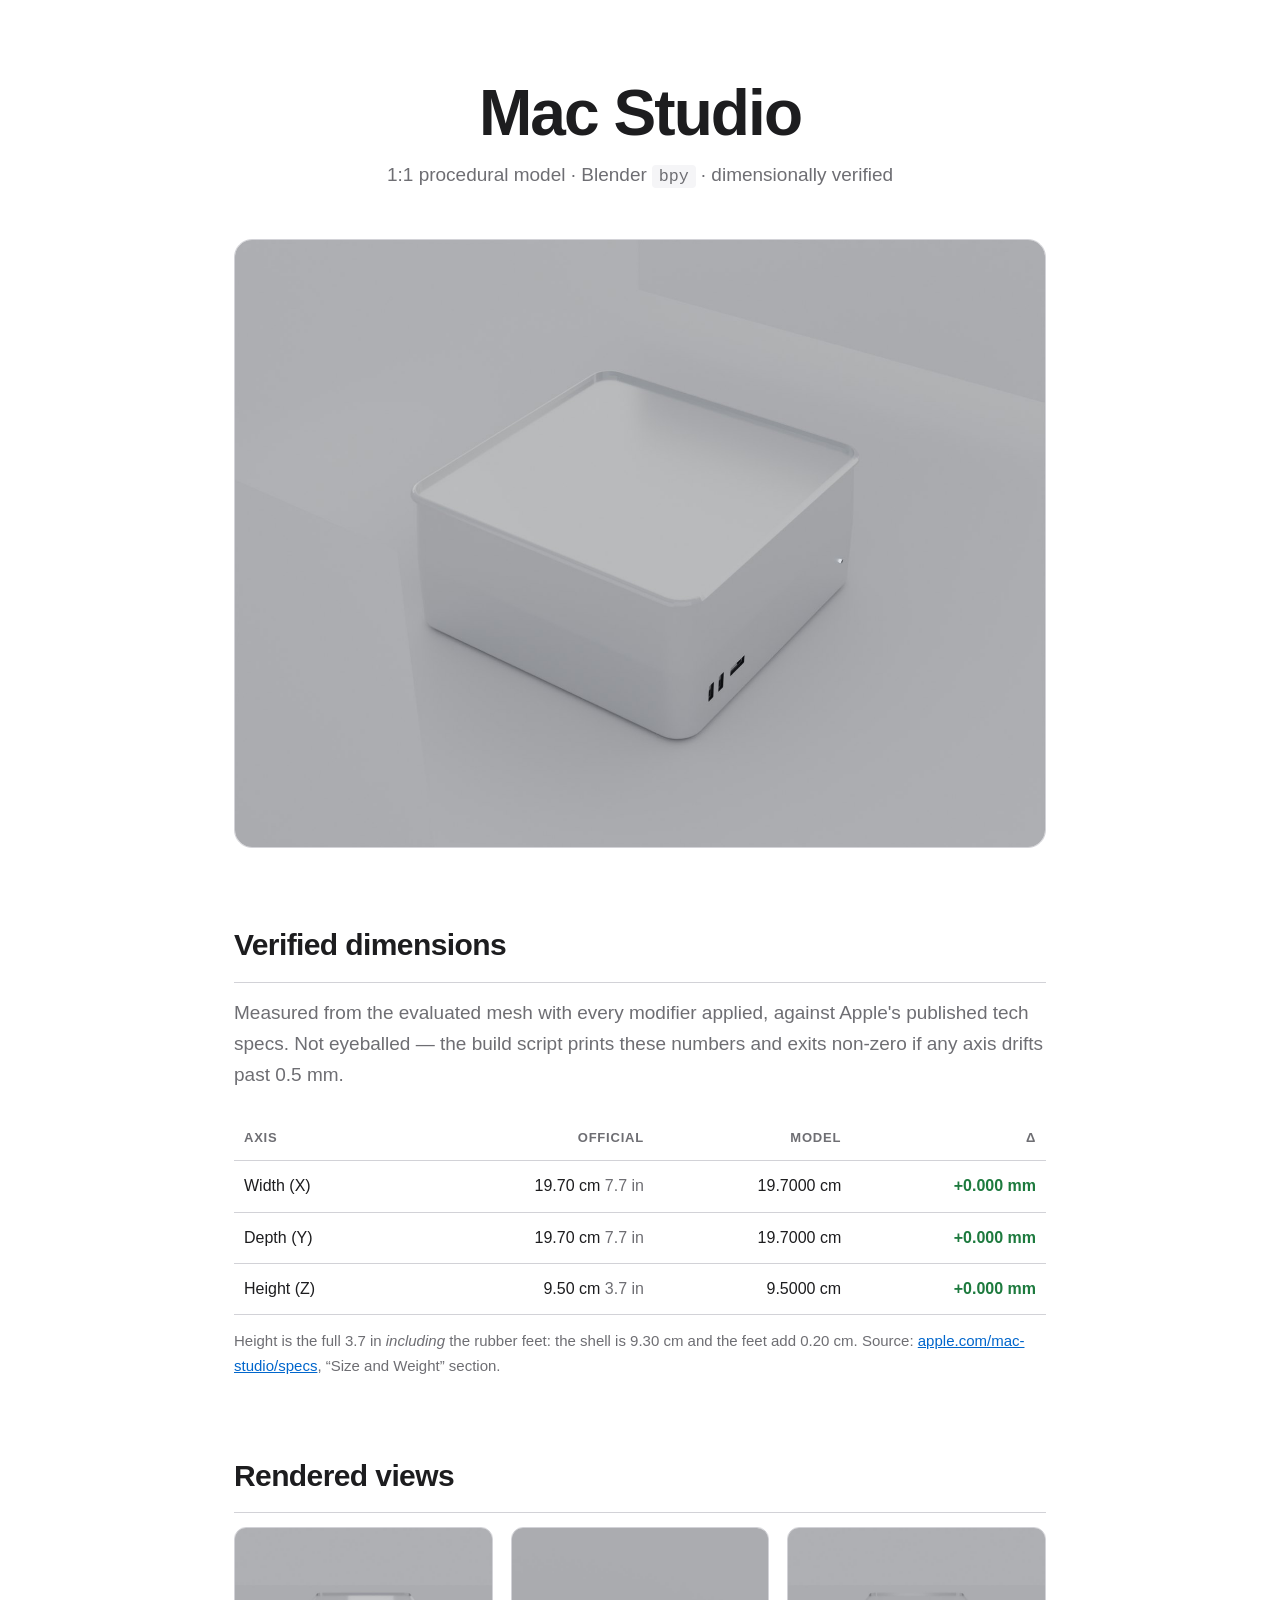
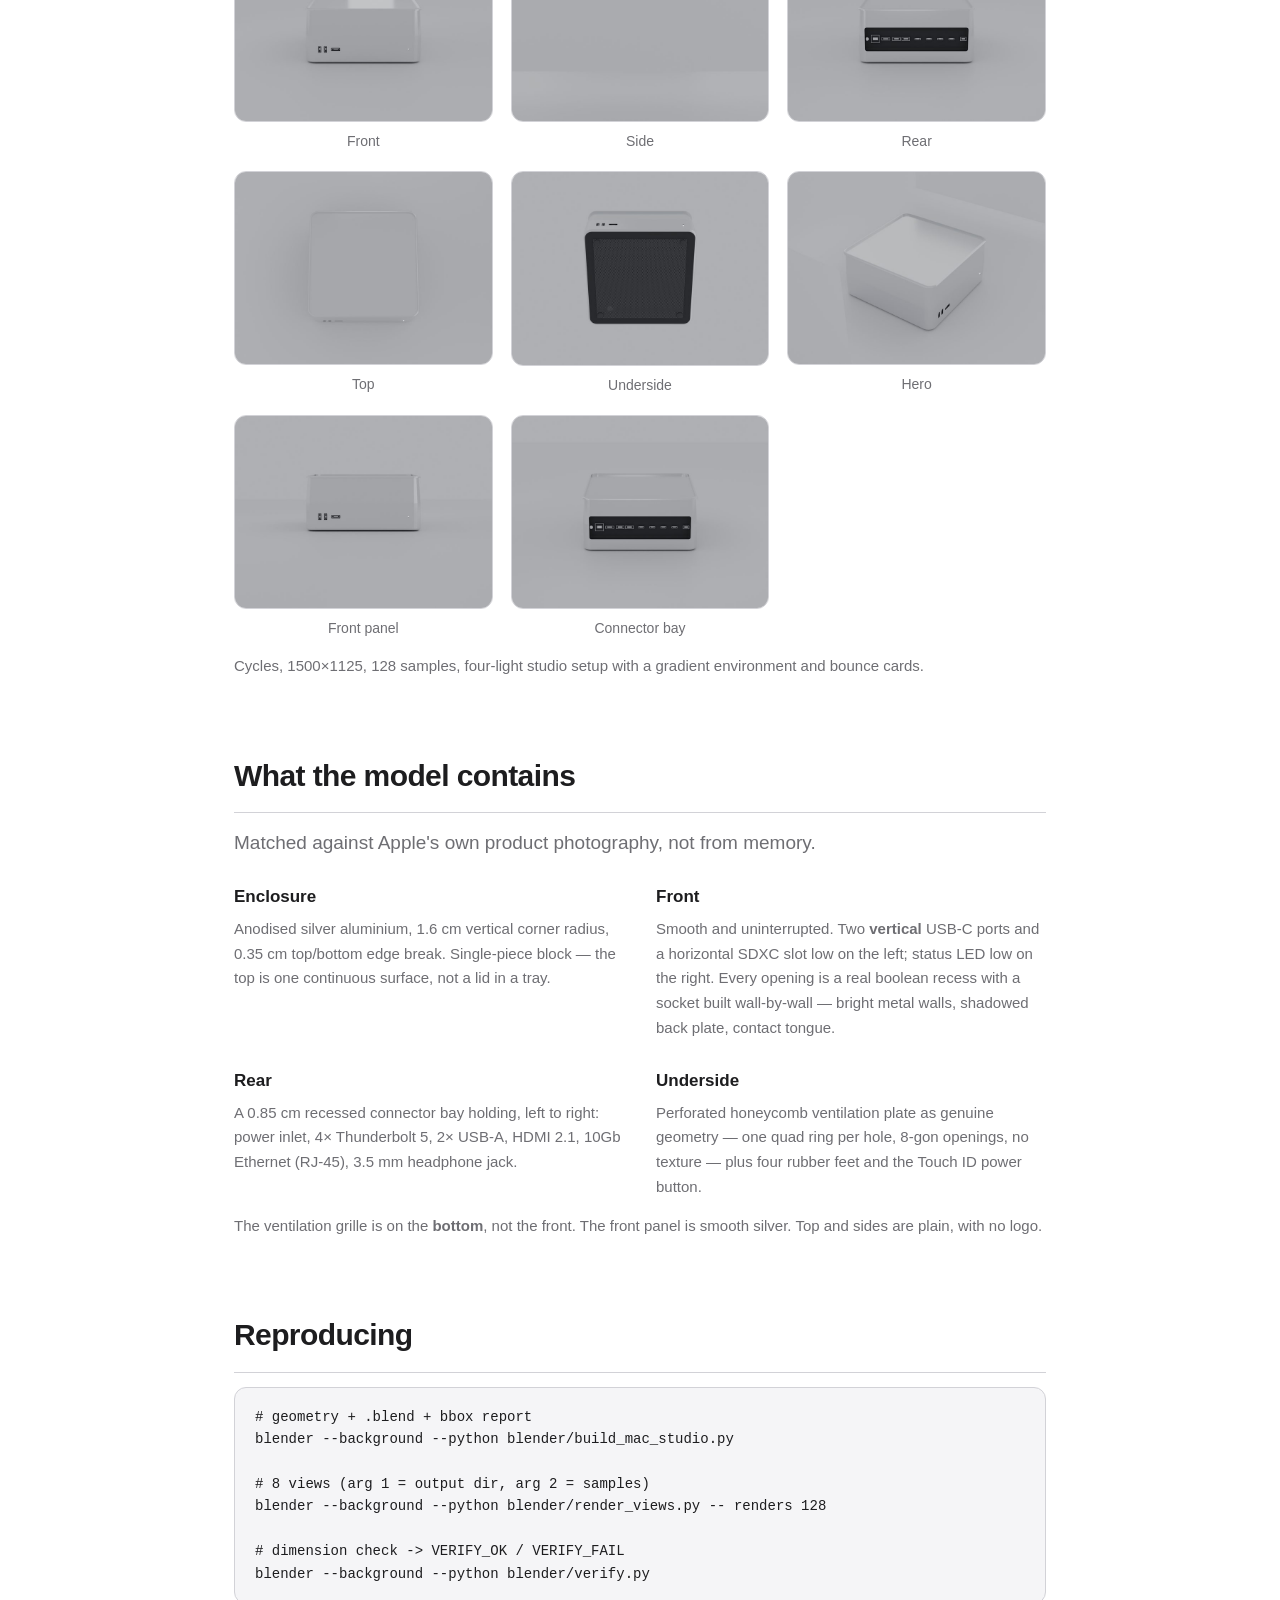
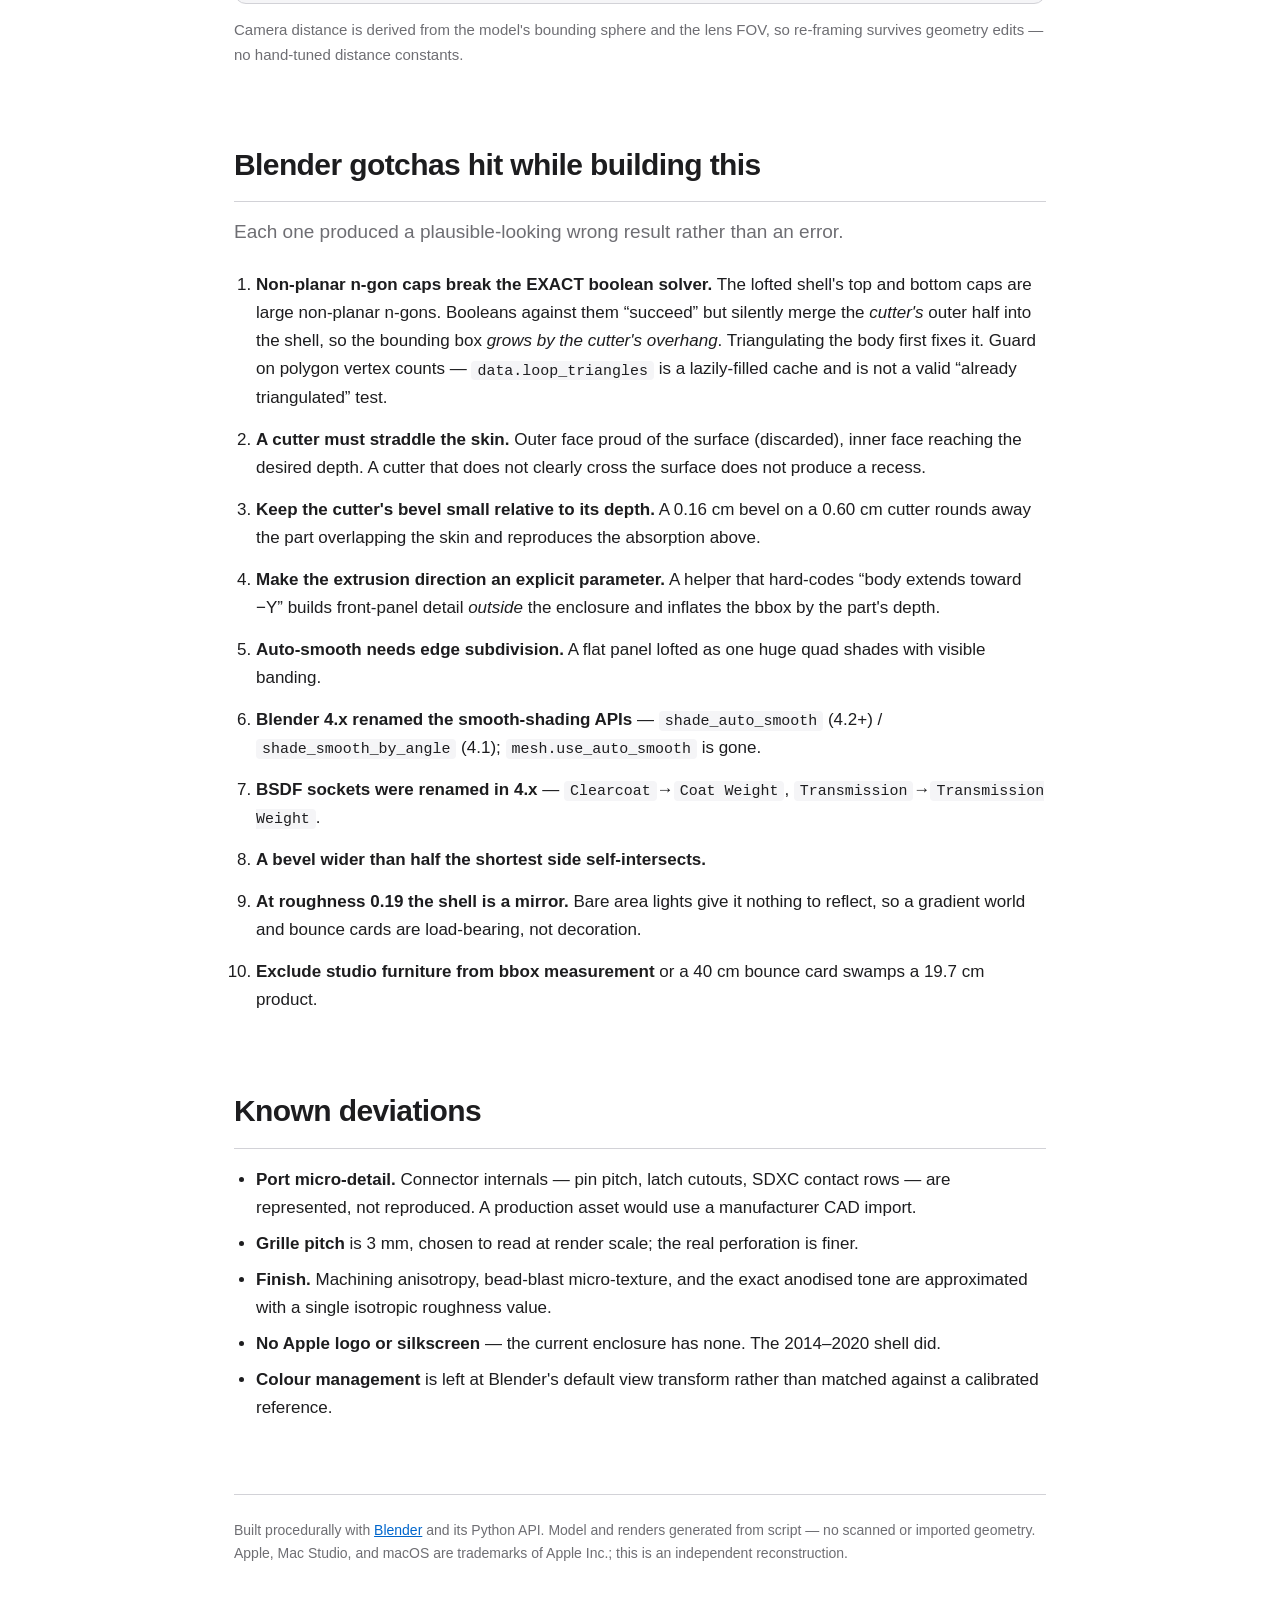
==== docs/index.html @ 0e9a8680 "feat: 1:1 Mac Studio model with dimension-verified Blender build Procedural model of the aluminium M" ====
<!DOCTYPE html>
<html lang="zh-CN">
<head>
<meta charset="utf-8">
<meta name="viewport" content="width=device-width, initial-scale=1">
<title>Mac Studio — 1:1 Blender Model</title>
<meta name="description" content="Dimensionally exact procedural model of the aluminium Mac Studio, built with Blender's Python API and verified to ±0.000 mm against Apple's published specs.">
<link rel="stylesheet" href="style.css">
</head>
<body>

<header>
  <h1>Mac&nbsp;Studio</h1>
  <p class="sub">1:1 procedural model · Blender <code>bpy</code> · dimensionally verified</p>
</header>

<section class="hero">
  <img src="images/04_hero.jpg" alt="Mac Studio model, three-quarter hero view" width="1600" height="1200">
</section>

<section>
  <h2>Verified dimensions</h2>
  <p class="lede">
    Measured from the evaluated mesh with every modifier applied, against
    Apple's published tech specs. Not eyeballed — the build script prints these
    numbers and exits non-zero if any axis drifts past 0.5&nbsp;mm.
  </p>
  <table>
    <thead>
      <tr><th>Axis</th><th>Official</th><th>Model</th><th>Δ</th></tr>
    </thead>
    <tbody>
      <tr><td>Width (X)</td><td>19.70 cm <span class="dim">7.7 in</span></td><td>19.7000 cm</td><td class="ok">+0.000 mm</td></tr>
      <tr><td>Depth (Y)</td><td>19.70 cm <span class="dim">7.7 in</span></td><td>19.7000 cm</td><td class="ok">+0.000 mm</td></tr>
      <tr><td>Height (Z)</td><td>9.50 cm <span class="dim">3.7 in</span></td><td>9.5000 cm</td><td class="ok">+0.000 mm</td></tr>
    </tbody>
  </table>
  <p class="note">
    Height is the full 3.7&nbsp;in <em>including</em> the rubber feet: the shell is
    9.30&nbsp;cm and the feet add 0.20&nbsp;cm.
    Source: <a href="https://www.apple.com/mac-studio/specs/">apple.com/mac-studio/specs</a>,
    “Size and Weight” section.
  </p>
</section>

<section>
  <h2>Rendered views</h2>
  <div class="grid">
    <figure><a href="images/01_front.jpg"><img src="thumbs/01_front.jpg" alt="Front elevation" loading="lazy"></a><figcaption>Front</figcaption></figure>
    <figure><a href="images/02_side.jpg"><img src="thumbs/02_side.jpg" alt="Side profile" loading="lazy"></a><figcaption>Side</figcaption></figure>
    <figure><a href="images/03_rear.jpg"><img src="thumbs/03_rear.jpg" alt="Rear" loading="lazy"></a><figcaption>Rear</figcaption></figure>
    <figure><a href="images/05_top.jpg"><img src="thumbs/05_top.jpg" alt="Top-down" loading="lazy"></a><figcaption>Top</figcaption></figure>
    <figure><a href="images/06_bottom.jpg"><img src="thumbs/06_bottom.jpg" alt="Underside with grille, feet and power button" loading="lazy"></a><figcaption>Underside</figcaption></figure>
    <figure><a href="images/04_hero.jpg"><img src="thumbs/04_hero.jpg" alt="Three-quarter hero" loading="lazy"></a><figcaption>Hero</figcaption></figure>
    <figure><a href="images/07_front_closeup.jpg"><img src="thumbs/07_front_closeup.jpg" alt="Front panel close-up" loading="lazy"></a><figcaption>Front panel</figcaption></figure>
    <figure><a href="images/08_rear_closeup.jpg"><img src="thumbs/08_rear_closeup.jpg" alt="Rear connector bay close-up" loading="lazy"></a><figcaption>Connector bay</figcaption></figure>
  </div>
  <p class="note">Cycles, 1500&times;1125, 128 samples, four-light studio setup with a gradient environment and bounce cards.</p>
</section>

<section>
  <h2>What the model contains</h2>
  <p class="lede">Matched against Apple's own product photography, not from memory.</p>
  <div class="cols">
    <div>
      <h3>Enclosure</h3>
      <p>Anodised silver aluminium, 1.6&nbsp;cm vertical corner radius, 0.35&nbsp;cm
      top/bottom edge break. Single-piece block — the top is one continuous
      surface, not a lid in a tray.</p>
    </div>
    <div>
      <h3>Front</h3>
      <p>Smooth and uninterrupted. Two <strong>vertical</strong> USB-C ports and a
      horizontal SDXC slot low on the left; status LED low on the right. Every
      opening is a real boolean recess with a socket built wall-by-wall — bright
      metal walls, shadowed back plate, contact tongue.</p>
    </div>
    <div>
      <h3>Rear</h3>
      <p>A 0.85&nbsp;cm recessed connector bay holding, left to right: power
      inlet, 4&times; Thunderbolt 5, 2&times; USB-A, HDMI 2.1, 10Gb Ethernet
      (RJ-45), 3.5&nbsp;mm headphone jack.</p>
    </div>
    <div>
      <h3>Underside</h3>
      <p>Perforated honeycomb ventilation plate as genuine geometry — one quad
      ring per hole, 8-gon openings, no texture — plus four rubber feet and the
      Touch ID power button.</p>
    </div>
  </div>
  <p class="note">The ventilation grille is on the <strong>bottom</strong>, not the
  front. The front panel is smooth silver. Top and sides are plain, with no logo.</p>
</section>

<section>
  <h2>Reproducing</h2>
<pre><code># geometry + .blend + bbox report
blender --background --python blender/build_mac_studio.py

# 8 views (arg 1 = output dir, arg 2 = samples)
blender --background --python blender/render_views.py -- renders 128

# dimension check -&gt; VERIFY_OK / VERIFY_FAIL
blender --background --python blender/verify.py</code></pre>
  <p class="note">
    Camera distance is derived from the model's bounding sphere and the lens FOV,
    so re-framing survives geometry edits — no hand-tuned distance constants.
  </p>
</section>

<section>
  <h2>Blender gotchas hit while building this</h2>
  <p class="lede">Each one produced a plausible-looking wrong result rather than an error.</p>
  <ol class="gotchas">
    <li>
      <strong>Non-planar n-gon caps break the EXACT boolean solver.</strong>
      The lofted shell's top and bottom caps are large non-planar n-gons. Booleans
      against them “succeed” but silently merge the <em>cutter's</em> outer half
      into the shell, so the bounding box <em>grows by the cutter's overhang</em>.
      Triangulating the body first fixes it. Guard on polygon vertex counts —
      <code>data.loop_triangles</code> is a lazily-filled cache and is not a valid
      “already triangulated” test.
    </li>
    <li>
      <strong>A cutter must straddle the skin.</strong> Outer face proud of the
      surface (discarded), inner face reaching the desired depth. A cutter that
      does not clearly cross the surface does not produce a recess.
    </li>
    <li>
      <strong>Keep the cutter's bevel small relative to its depth.</strong>
      A 0.16&nbsp;cm bevel on a 0.60&nbsp;cm cutter rounds away the part
      overlapping the skin and reproduces the absorption above.
    </li>
    <li>
      <strong>Make the extrusion direction an explicit parameter.</strong> A
      helper that hard-codes “body extends toward −Y” builds front-panel detail
      <em>outside</em> the enclosure and inflates the bbox by the part's depth.
    </li>
    <li>
      <strong>Auto-smooth needs edge subdivision.</strong> A flat panel lofted
      as one huge quad shades with visible banding.
    </li>
    <li>
      <strong>Blender 4.x renamed the smooth-shading APIs</strong> —
      <code>shade_auto_smooth</code> (4.2+) / <code>shade_smooth_by_angle</code>
      (4.1); <code>mesh.use_auto_smooth</code> is gone.
    </li>
    <li>
      <strong>BSDF sockets were renamed in 4.x</strong> —
      <code>Clearcoat</code>→<code>Coat Weight</code>,
      <code>Transmission</code>→<code>Transmission Weight</code>.
    </li>
    <li>
      <strong>A bevel wider than half the shortest side self-intersects.</strong>
    </li>
    <li>
      <strong>At roughness 0.19 the shell is a mirror.</strong> Bare area lights
      give it nothing to reflect, so a gradient world and bounce cards are
      load-bearing, not decoration.
    </li>
    <li>
      <strong>Exclude studio furniture from bbox measurement</strong> or a 40&nbsp;cm
      bounce card swamps a 19.7&nbsp;cm product.
    </li>
  </ol>
</section>

<section>
  <h2>Known deviations</h2>
  <ul>
    <li><strong>Port micro-detail.</strong> Connector internals — pin pitch, latch cutouts, SDXC contact rows — are represented, not reproduced. A production asset would use a manufacturer CAD import.</li>
    <li><strong>Grille pitch</strong> is 3&nbsp;mm, chosen to read at render scale; the real perforation is finer.</li>
    <li><strong>Finish.</strong> Machining anisotropy, bead-blast micro-texture, and the exact anodised tone are approximated with a single isotropic roughness value.</li>
    <li><strong>No Apple logo or silkscreen</strong> — the current enclosure has none. The 2014–2020 shell did.</li>
    <li><strong>Colour management</strong> is left at Blender's default view transform rather than matched against a calibrated reference.</li>
  </ul>
</section>

<footer>
  <p>Built procedurally with <a href="https://www.blender.org/">Blender</a> and its
  Python API. Model and renders generated from script — no scanned or imported
  geometry. Apple, Mac Studio, and macOS are trademarks of Apple Inc.; this is an
  independent reconstruction.</p>
</footer>

</body>
</html>
---- docs/style.css ----
:root {
  --ink: #1d1d1f;
  --ink-soft: #6e6e73;
  --line: #d2d2d7;
  --bg: #ffffff;
  --bg-soft: #f5f5f7;
  --accent: #0066cc;
  --ok: #1d7a3e;
  --code-bg: #f5f5f7;
}

@media (prefers-color-scheme: dark) {
  :root {
    --ink: #f5f5f7;
    --ink-soft: #a1a1a6;
    --line: #3a3a3c;
    --bg: #000000;
    --bg-soft: #1d1d1f;
    --accent: #2997ff;
    --ok: #48d597;
    --code-bg: #1d1d1f;
  }
}

* { box-sizing: border-box; }

html { -webkit-text-size-adjust: 100%; }

body {
  margin: 0;
  padding: 0 24px 96px;
  background: var(--bg);
  color: var(--ink);
  font: 17px/1.65 -apple-system, BlinkMacSystemFont, "SF Pro Text",
        "Helvetica Neue", "PingFang SC", "Hiragino Sans GB", sans-serif;
  max-width: 860px;
  margin-inline: auto;
}

header {
  padding: 80px 0 40px;
  text-align: center;
}

h1 {
  font-size: clamp(40px, 7vw, 64px);
  line-height: 1.05;
  letter-spacing: -0.03em;
  margin: 0 0 12px;
  font-weight: 700;
}

.sub {
  color: var(--ink-soft);
  font-size: 19px;
  margin: 0;
}

code {
  font-family: ui-monospace, SFMono-Regular, "SF Mono", Menlo, monospace;
  font-size: 0.88em;
  background: var(--code-bg);
  padding: 0.12em 0.4em;
  border-radius: 4px;
}

.hero { margin: 8px 0 72px; }

.hero img {
  width: 100%;
  height: auto;
  display: block;
  border-radius: 18px;
  border: 1px solid var(--line);
}

section { margin: 0 0 72px; }

h2 {
  font-size: 30px;
  letter-spacing: -0.02em;
  font-weight: 650;
  margin: 0 0 14px;
  padding-bottom: 12px;
  border-bottom: 1px solid var(--line);
}

h3 {
  font-size: 17px;
  font-weight: 650;
  margin: 0 0 6px;
}

.lede {
  font-size: 19px;
  color: var(--ink-soft);
  margin: 0 0 24px;
}

.note {
  font-size: 15px;
  color: var(--ink-soft);
  margin: 14px 0 0;
}

.dim { color: var(--ink-soft); }

table {
  width: 100%;
  border-collapse: collapse;
  font-size: 16px;
}

th, td {
  text-align: left;
  padding: 12px 10px;
  border-bottom: 1px solid var(--line);
}

th {
  font-size: 13px;
  text-transform: uppercase;
  letter-spacing: 0.06em;
  color: var(--ink-soft);
  font-weight: 600;
}

td:not(:first-child), th:not(:first-child) { text-align: right; }

td.ok {
  color: var(--ok);
  font-weight: 600;
  font-variant-numeric: tabular-nums;
}

td { font-variant-numeric: tabular-nums; }

.grid {
  display: grid;
  grid-template-columns: repeat(auto-fill, minmax(240px, 1fr));
  gap: 18px;
}

figure { margin: 0; }

figure img {
  width: 100%;
  height: auto;
  display: block;
  border-radius: 12px;
  border: 1px solid var(--line);
  transition: transform 0.18s ease, border-color 0.18s ease;
}

figure a { display: block; }

figure a:hover img {
  transform: translateY(-2px);
  border-color: var(--accent);
}

figcaption {
  font-size: 14px;
  color: var(--ink-soft);
  margin-top: 8px;
  text-align: center;
}

.cols {
  display: grid;
  grid-template-columns: repeat(auto-fit, minmax(280px, 1fr));
  gap: 26px 32px;
}

.cols p {
  font-size: 15px;
  color: var(--ink-soft);
  margin: 0;
}

pre {
  background: var(--bg-soft);
  border: 1px solid var(--line);
  border-radius: 12px;
  padding: 18px 20px;
  overflow-x: auto;
  font-family: ui-monospace, SFMono-Regular, "SF Mono", Menlo, monospace;
  font-size: 14px;
  line-height: 1.6;
}

pre code { background: none; padding: 0; font-size: inherit; }

ol.gotchas { padding-left: 22px; }
ol.gotchas li { margin-bottom: 14px; }
ol.gotchas strong { font-weight: 650; }

ul { padding-left: 22px; }
li { margin-bottom: 8px; }

a { color: var(--accent); }

footer {
  border-top: 1px solid var(--line);
  padding-top: 24px;
  color: var(--ink-soft);
  font-size: 14px;
}

footer p { margin: 0; }
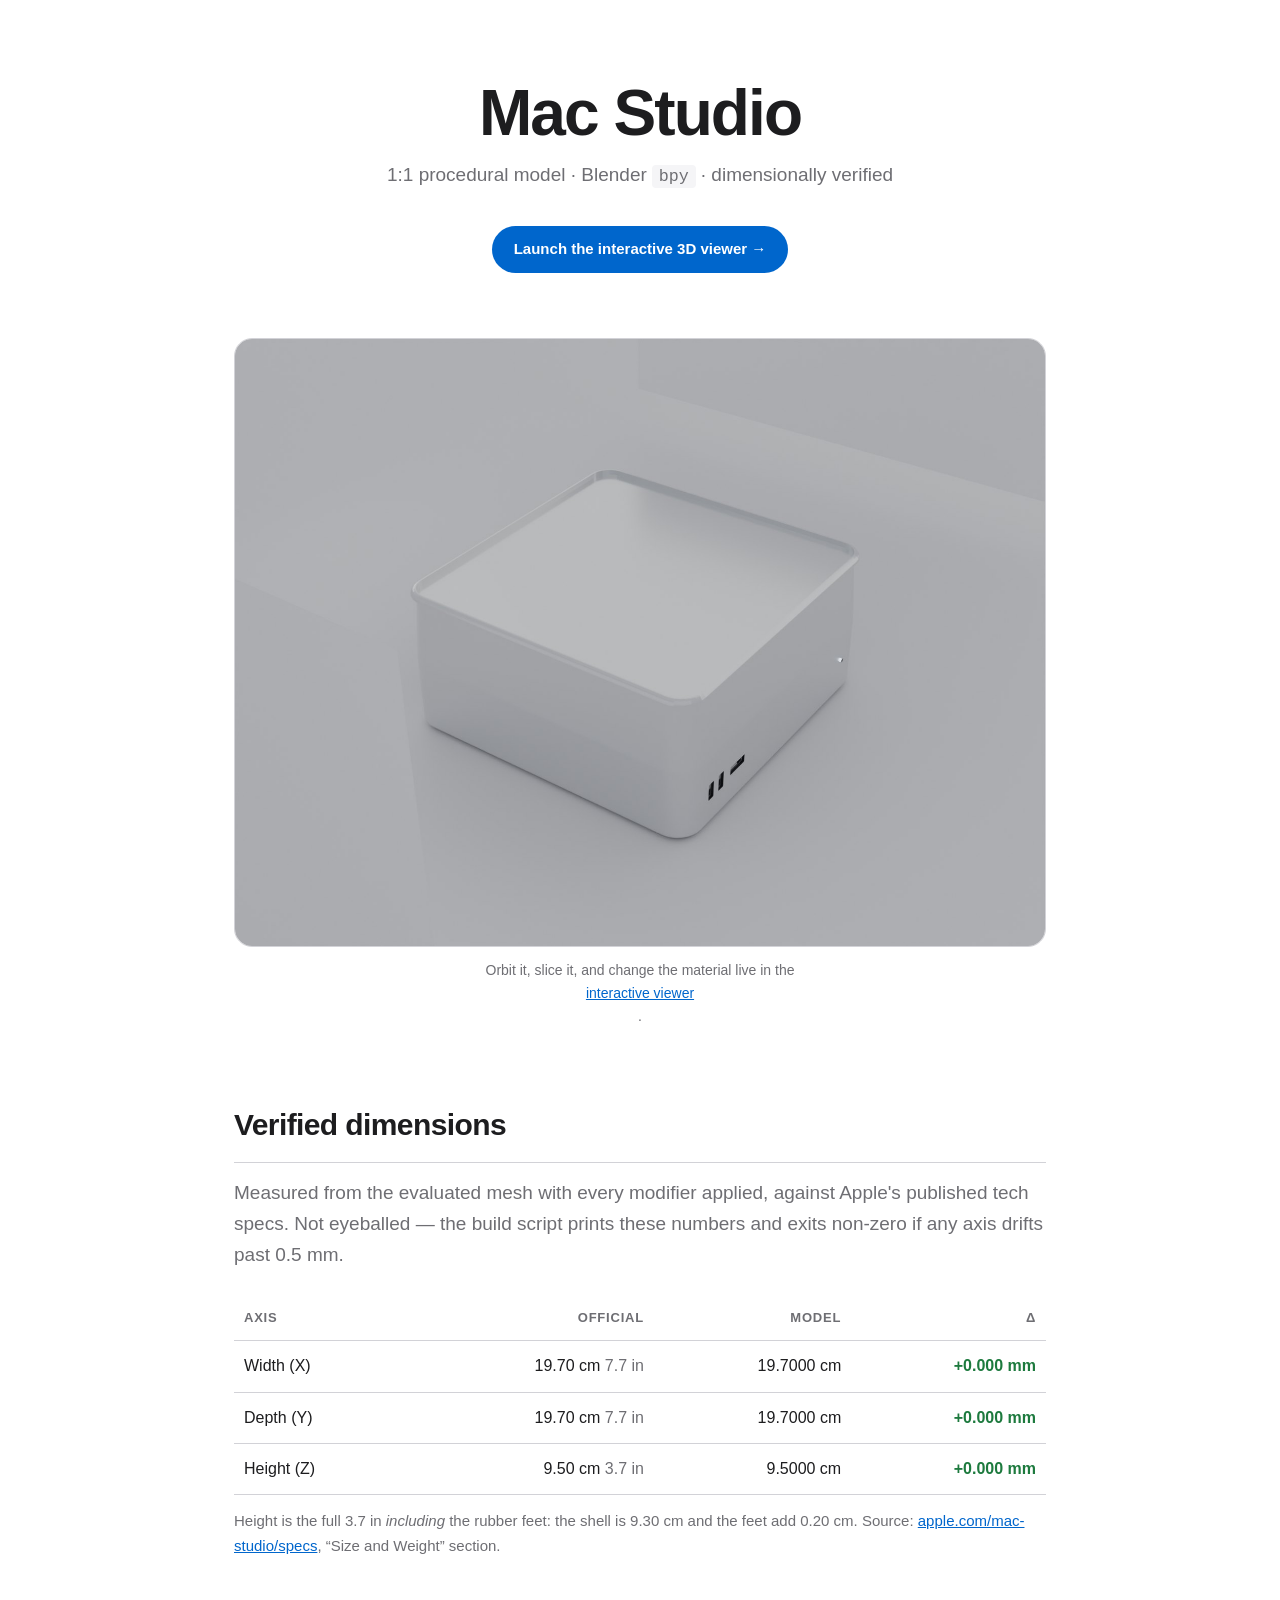
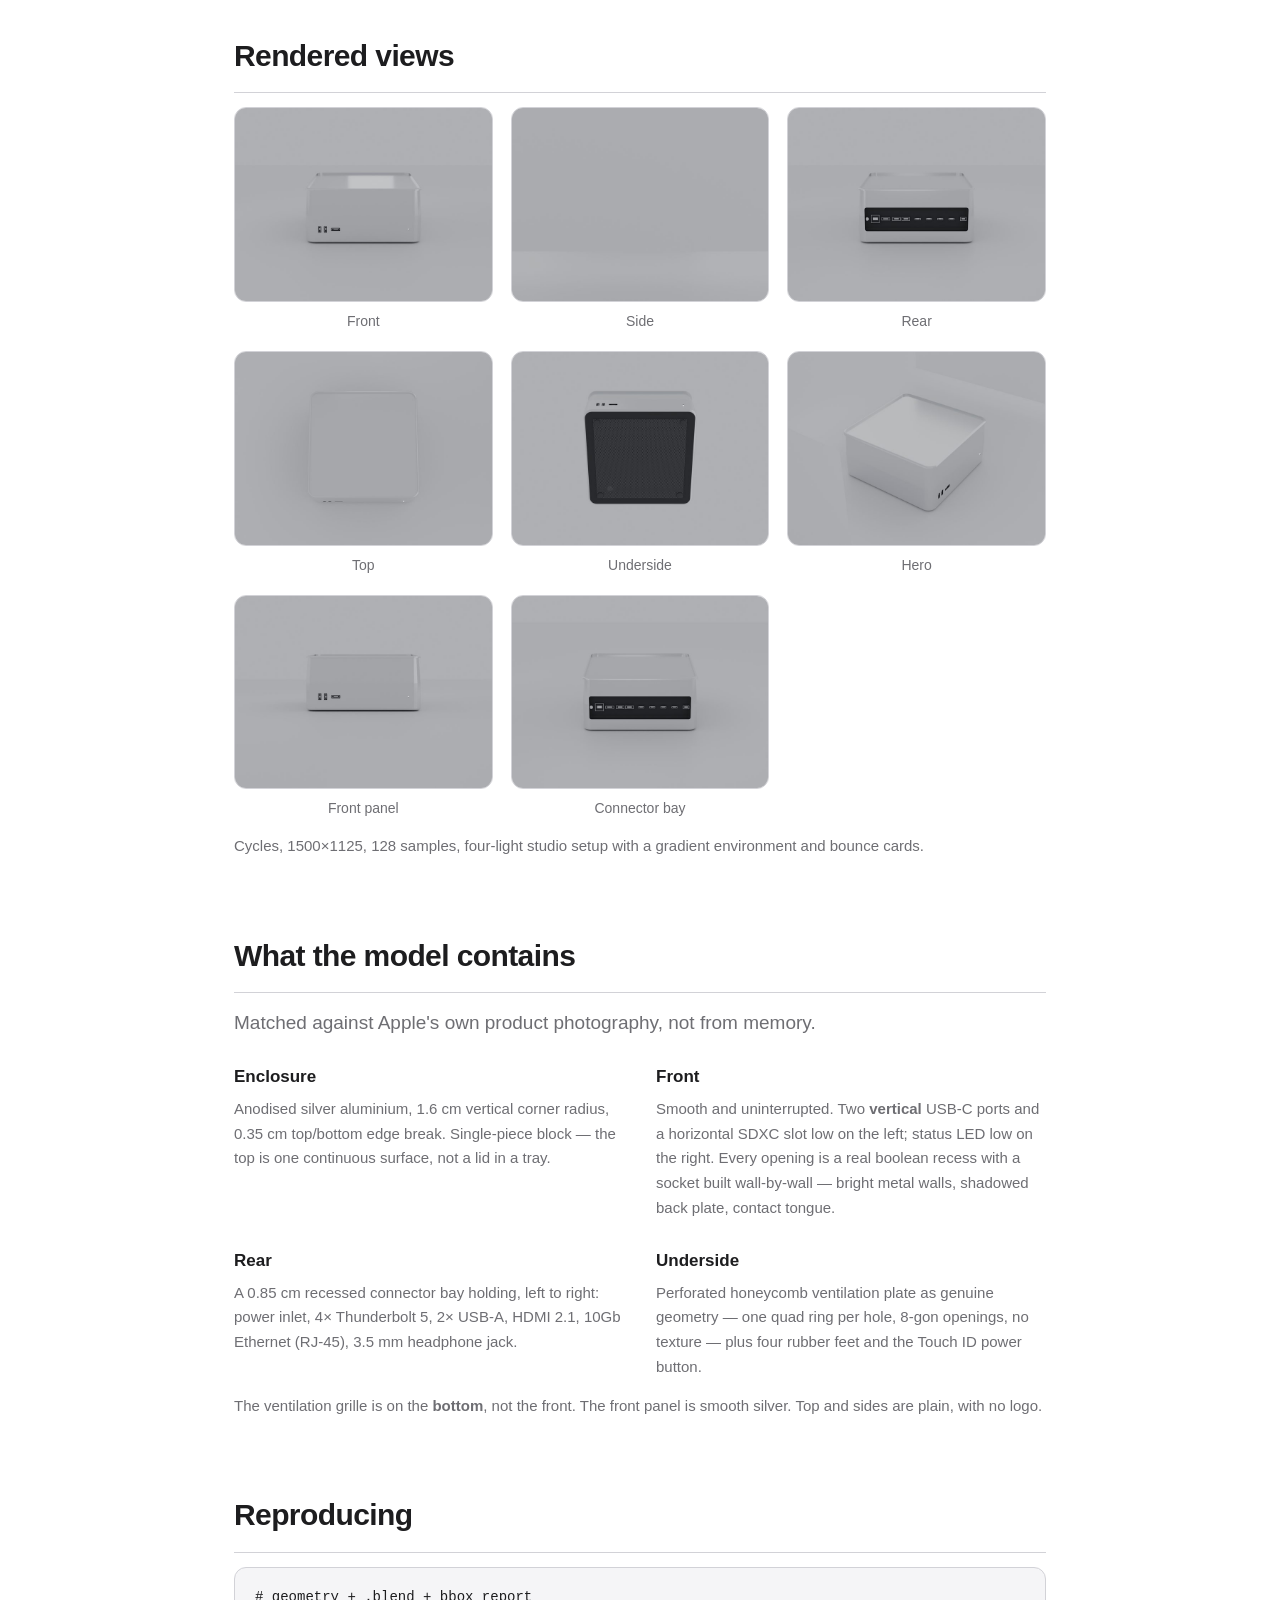
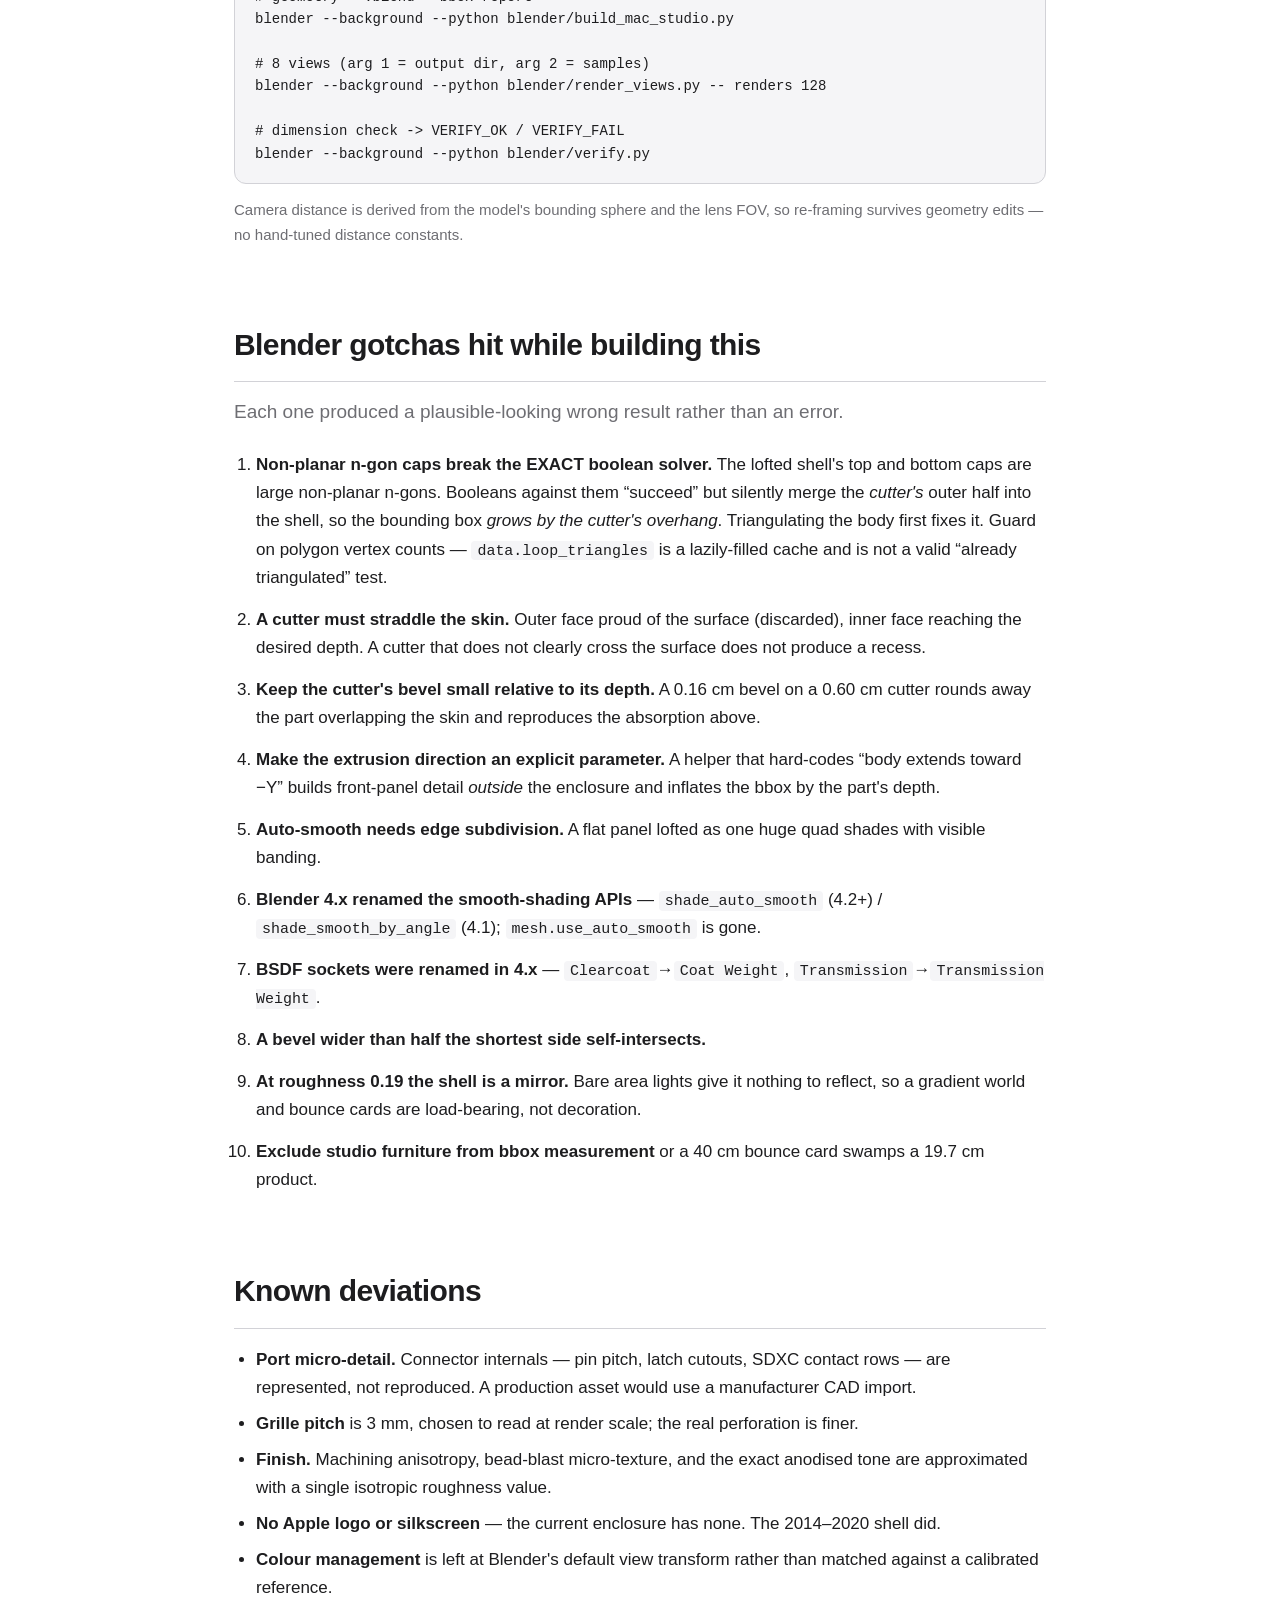
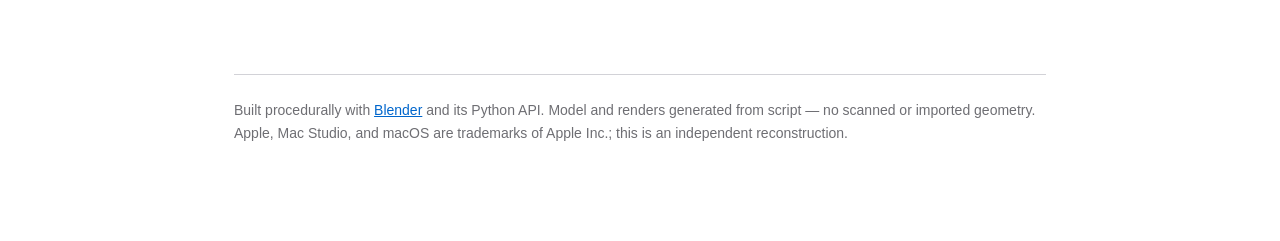
==== commit 744ef3fa: "feat: interactive WebGL viewer with clipping planes and live material controls Exports the model to " ====
--- a/docs/index.html
+++ b/docs/index.html
@@ -12,11 +12,14 @@
 <header>
   <h1>Mac&nbsp;Studio</h1>
   <p class="sub">1:1 procedural model · Blender <code>bpy</code> · dimensionally verified</p>
-</header>
+  <p><a class="cta" href="viewer.html">Launch the interactive 3D viewer &rarr;</a></p>
+  </header>
 
-<section class="hero">
+  <figure class="hero">
   <img src="images/04_hero.jpg" alt="Mac Studio model, three-quarter hero view" width="1600" height="1200">
-</section>
+  <figcaption>Orbit it, slice it, and change the material live in the
+  <a href="viewer.html">interactive viewer</a>.</figcaption>
+  </figure>
 
 <section>
   <h2>Verified dimensions</h2>
--- a/docs/style.css
+++ b/docs/style.css
@@ -64,7 +64,29 @@
   border-radius: 4px;
 }
 
+.cta {
+  display: inline-block;
+  margin-top: 18px;
+  padding: 11px 22px;
+  border-radius: 999px;
+  background: var(--accent);
+  color: #fff;
+  text-decoration: none;
+  font-size: 15px;
+  font-weight: 550;
+  transition: opacity 0.15s, transform 0.15s;
+}
+
+.cta:hover { opacity: 0.88; transform: translateY(-1px); }
+
 .hero { margin: 8px 0 72px; }
+
+.hero figcaption {
+  font-size: 14px;
+  color: var(--ink-soft);
+  margin-top: 12px;
+  text-align: center;
+}
 
 .hero img {
   width: 100%;
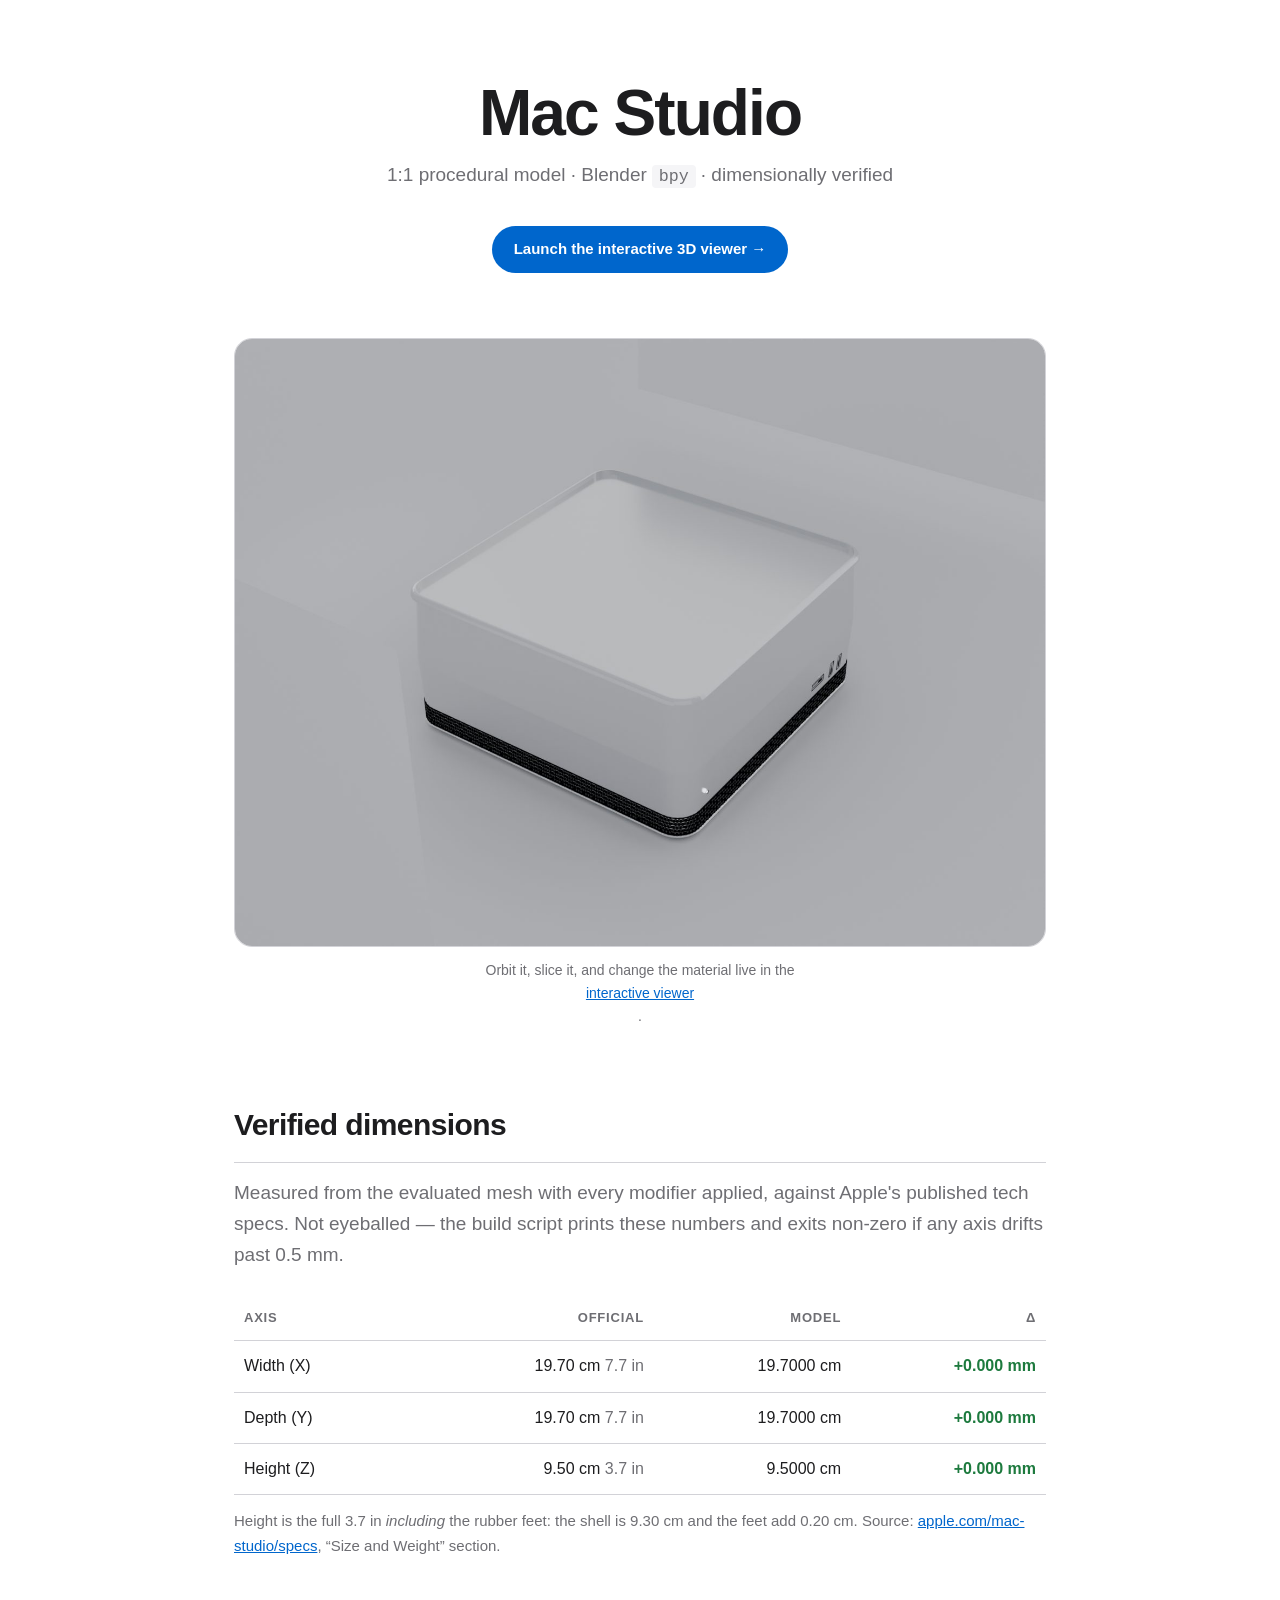
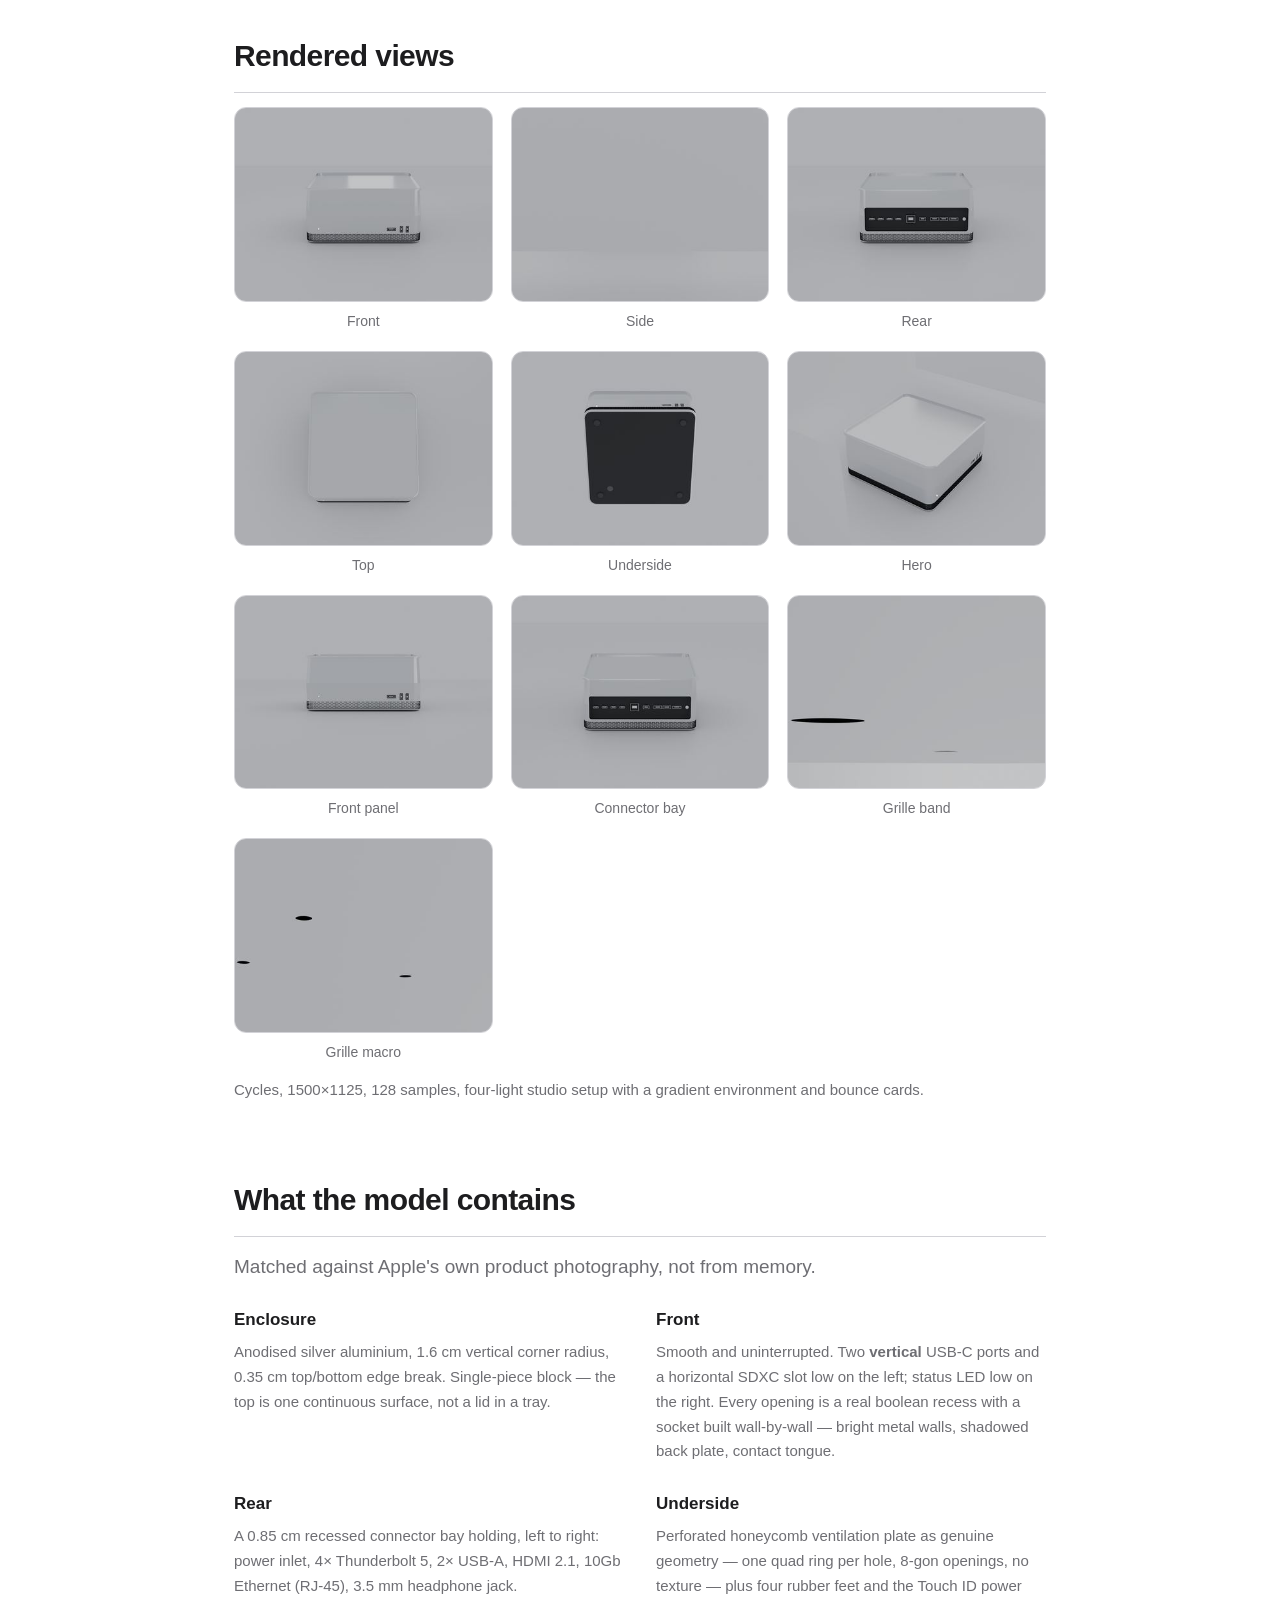
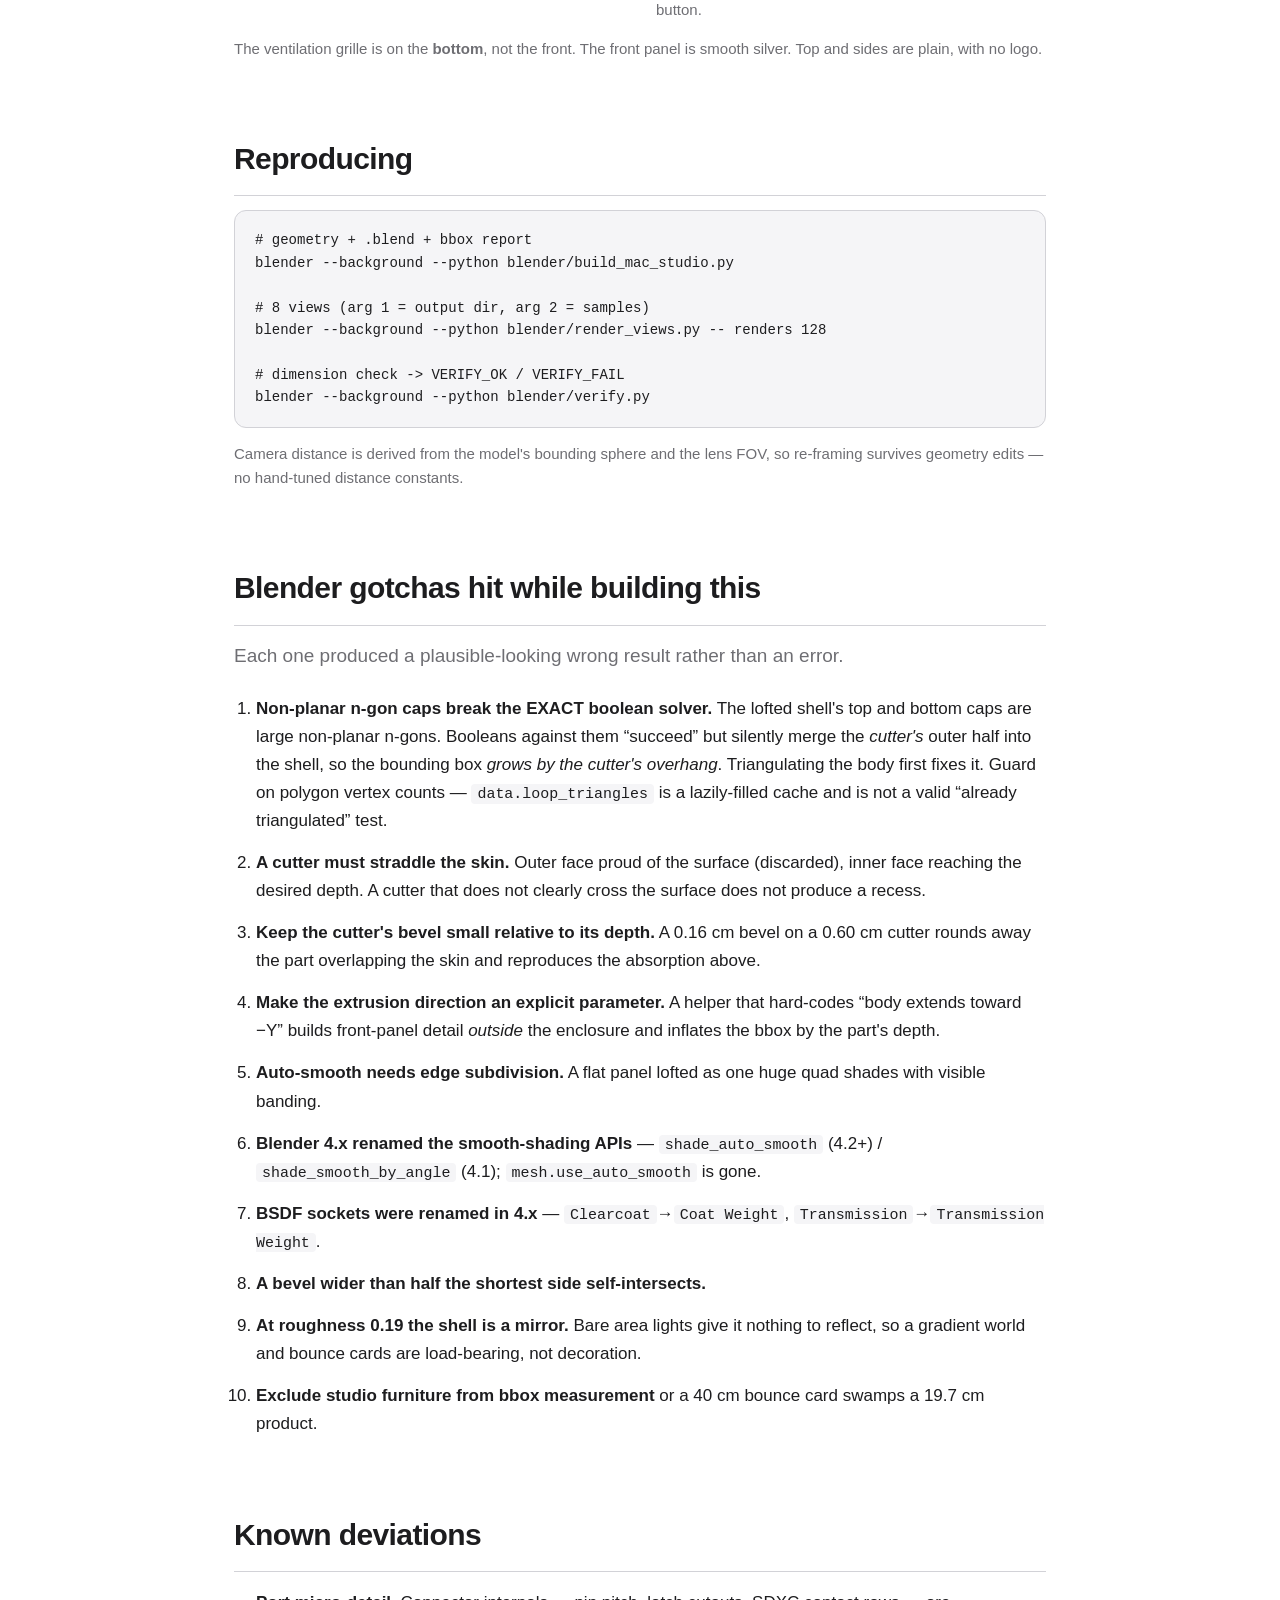
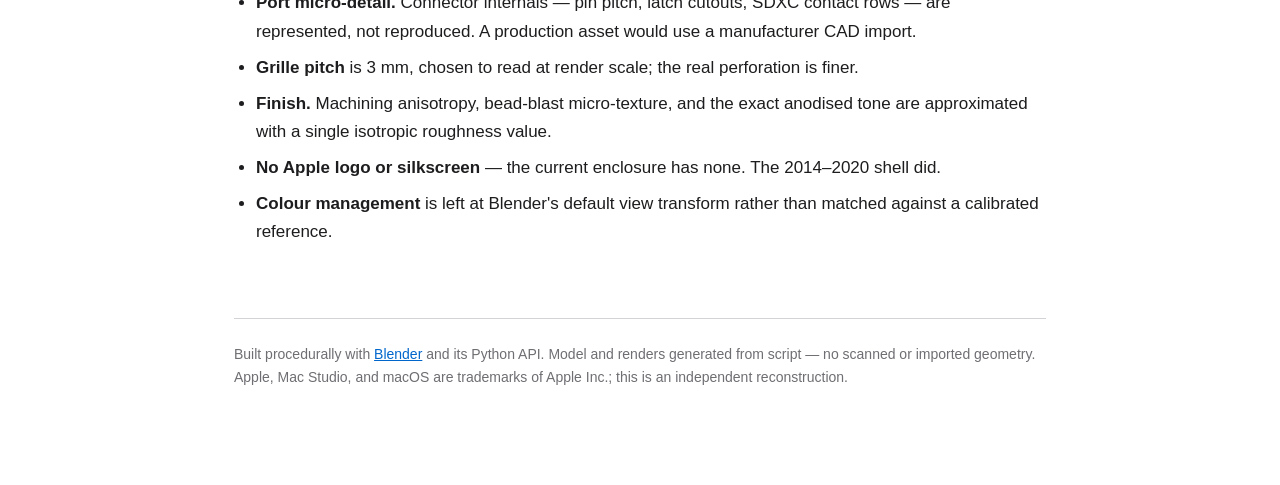
==== commit 35889f89: "docs: publish 11 renders including two grille close-ups" ====
--- a/docs/index.html
+++ b/docs/index.html
@@ -57,6 +57,8 @@
     <figure><a href="images/04_hero.jpg"><img src="thumbs/04_hero.jpg" alt="Three-quarter hero" loading="lazy"></a><figcaption>Hero</figcaption></figure>
     <figure><a href="images/07_front_closeup.jpg"><img src="thumbs/07_front_closeup.jpg" alt="Front panel close-up" loading="lazy"></a><figcaption>Front panel</figcaption></figure>
     <figure><a href="images/08_rear_closeup.jpg"><img src="thumbs/08_rear_closeup.jpg" alt="Rear connector bay close-up" loading="lazy"></a><figcaption>Connector bay</figcaption></figure>
+    <figure><a href="images/11_grille_front.jpg"><img src="thumbs/11_grille_front.jpg" alt="Perforated base band, straight on" loading="lazy"></a><figcaption>Grille band</figcaption></figure>
+    <figure><a href="images/10_grille_macro.jpg"><img src="thumbs/10_grille_macro.jpg" alt="Perforated base band, macro" loading="lazy"></a><figcaption>Grille macro</figcaption></figure>
   </div>
   <p class="note">Cycles, 1500&times;1125, 128 samples, four-light studio setup with a gradient environment and bounce cards.</p>
 </section>
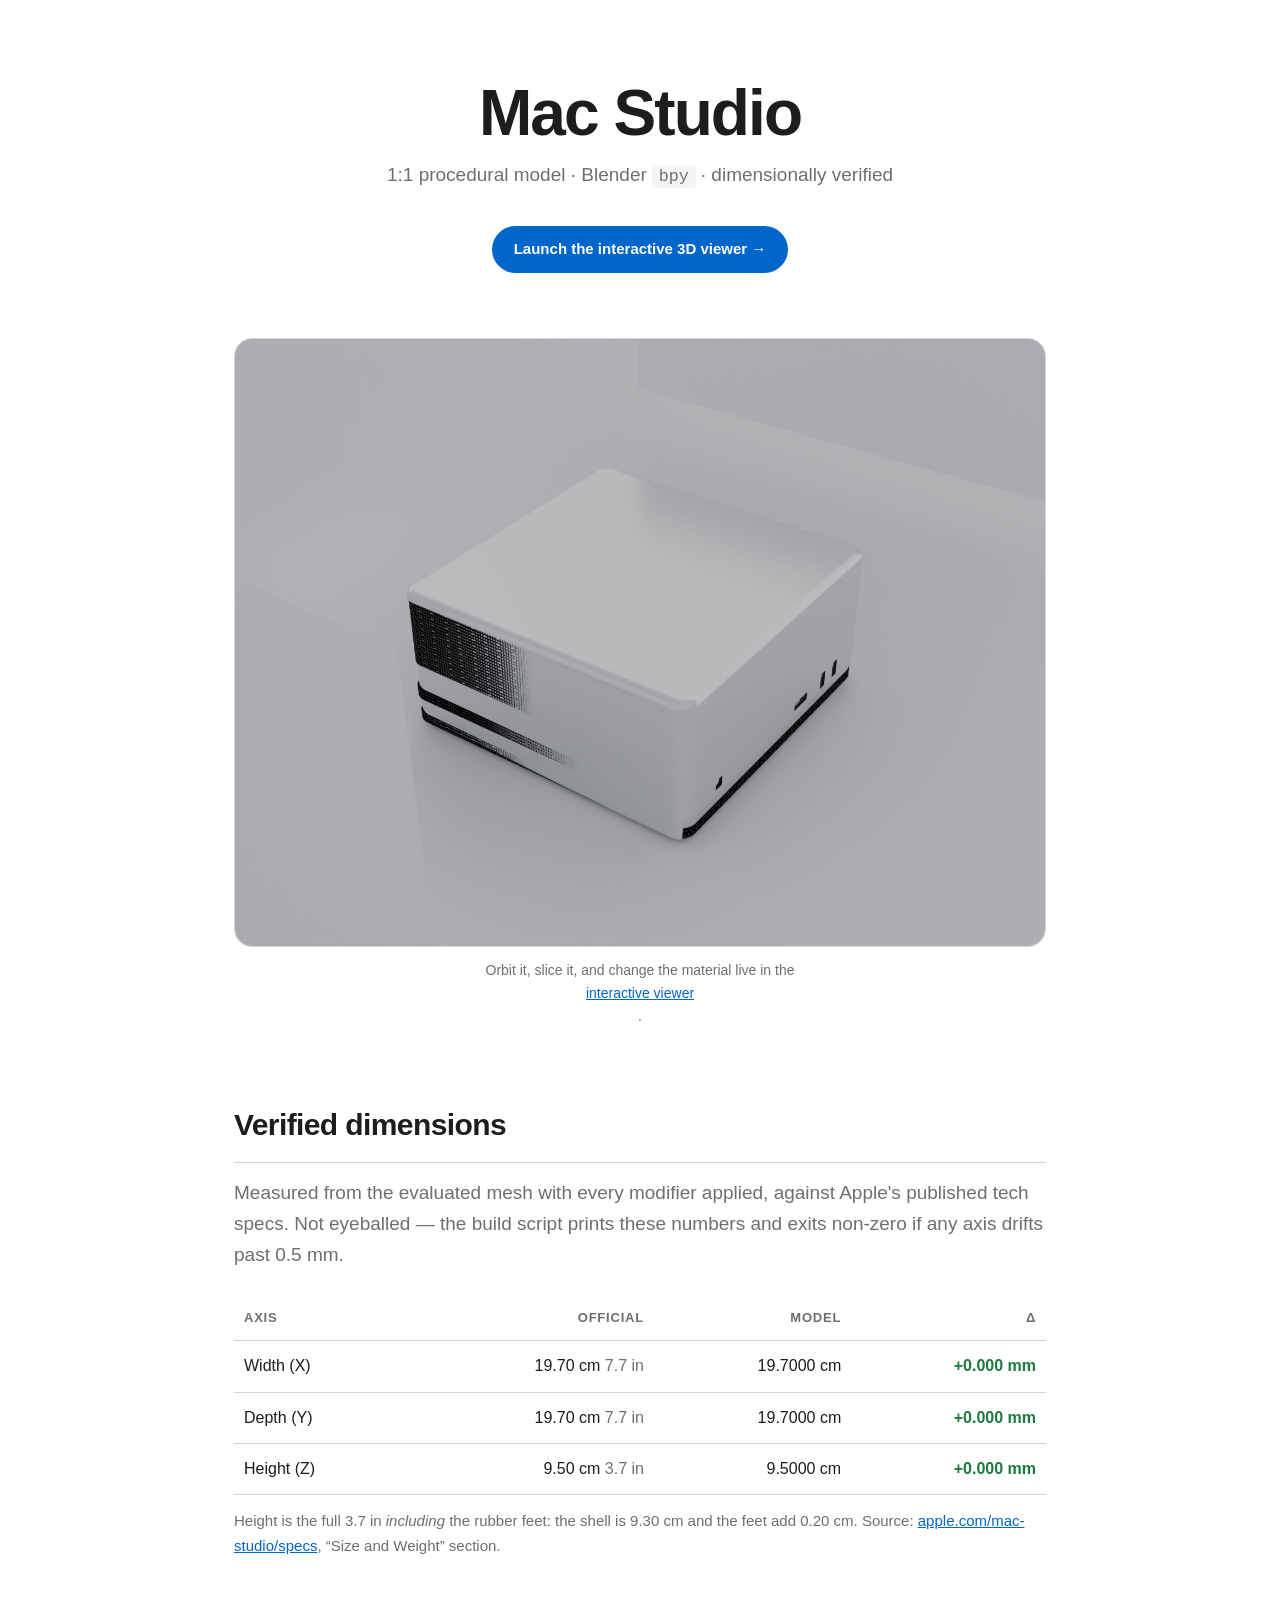
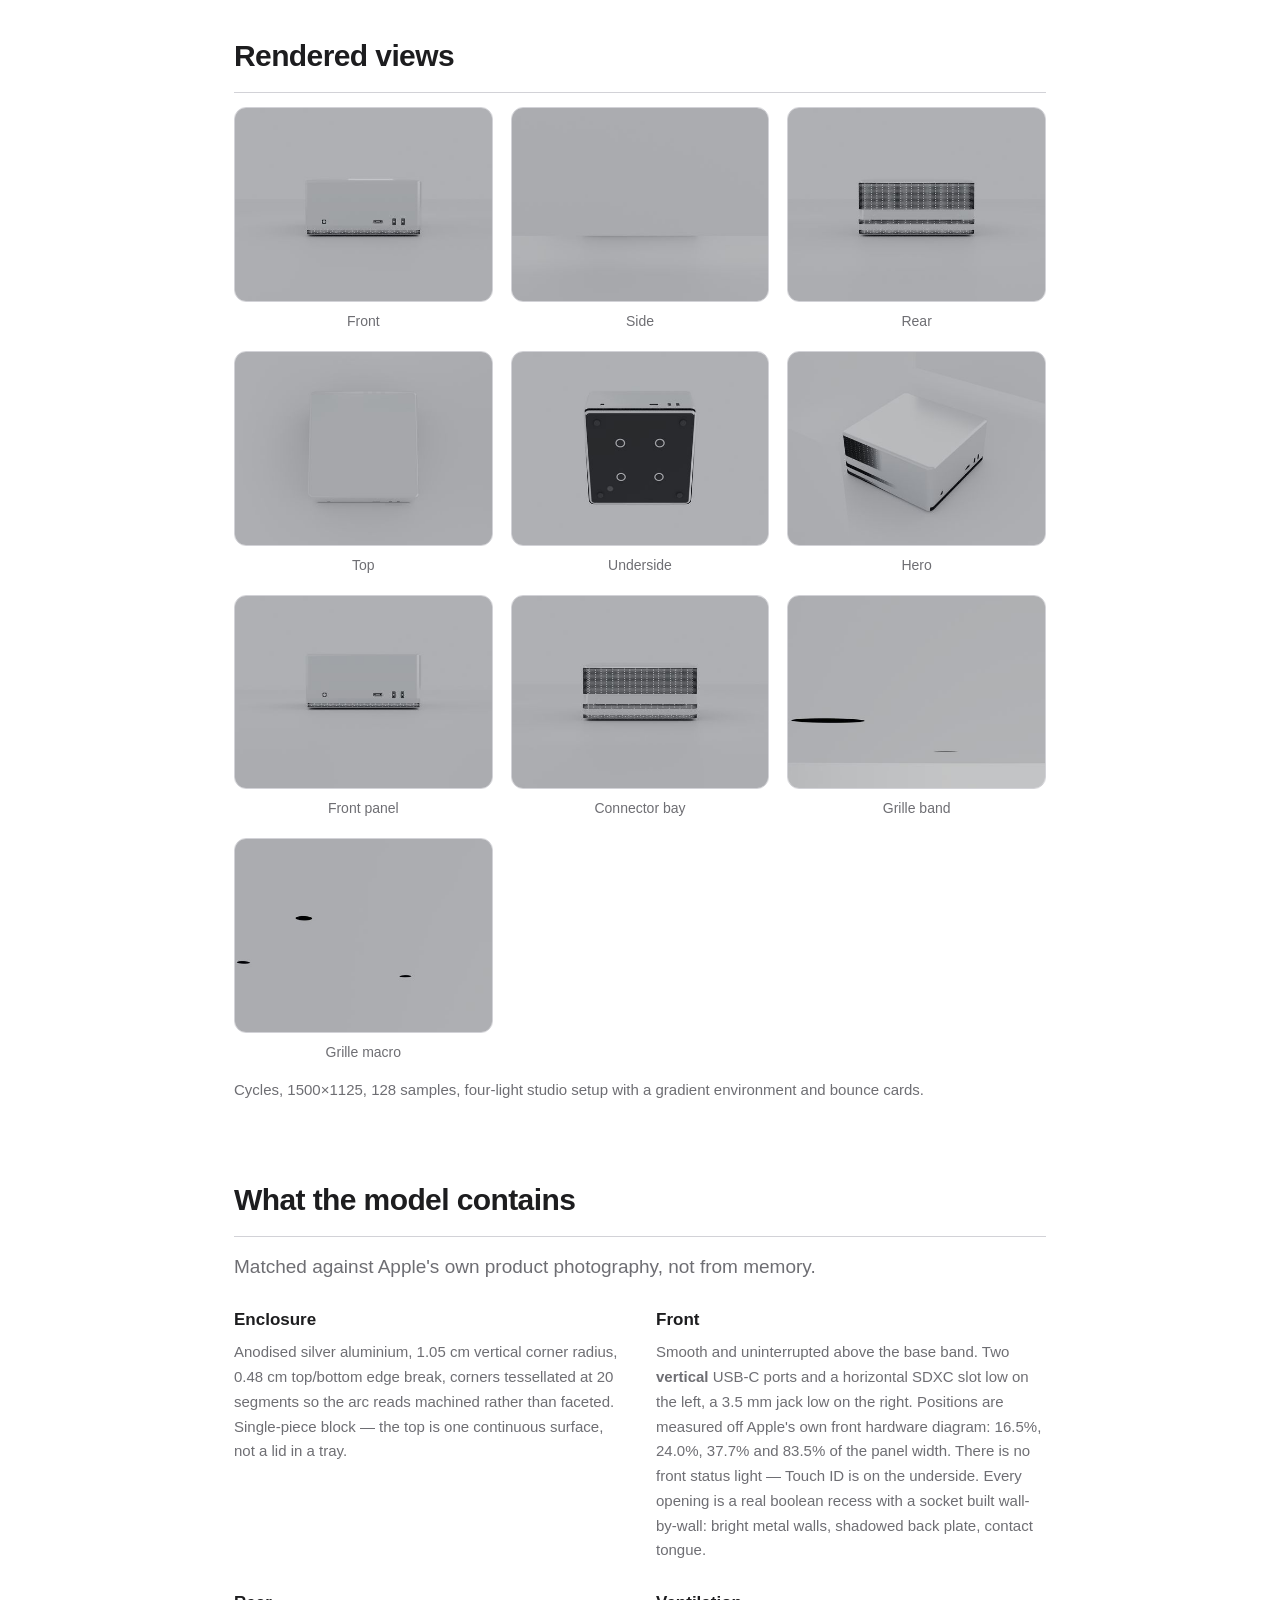
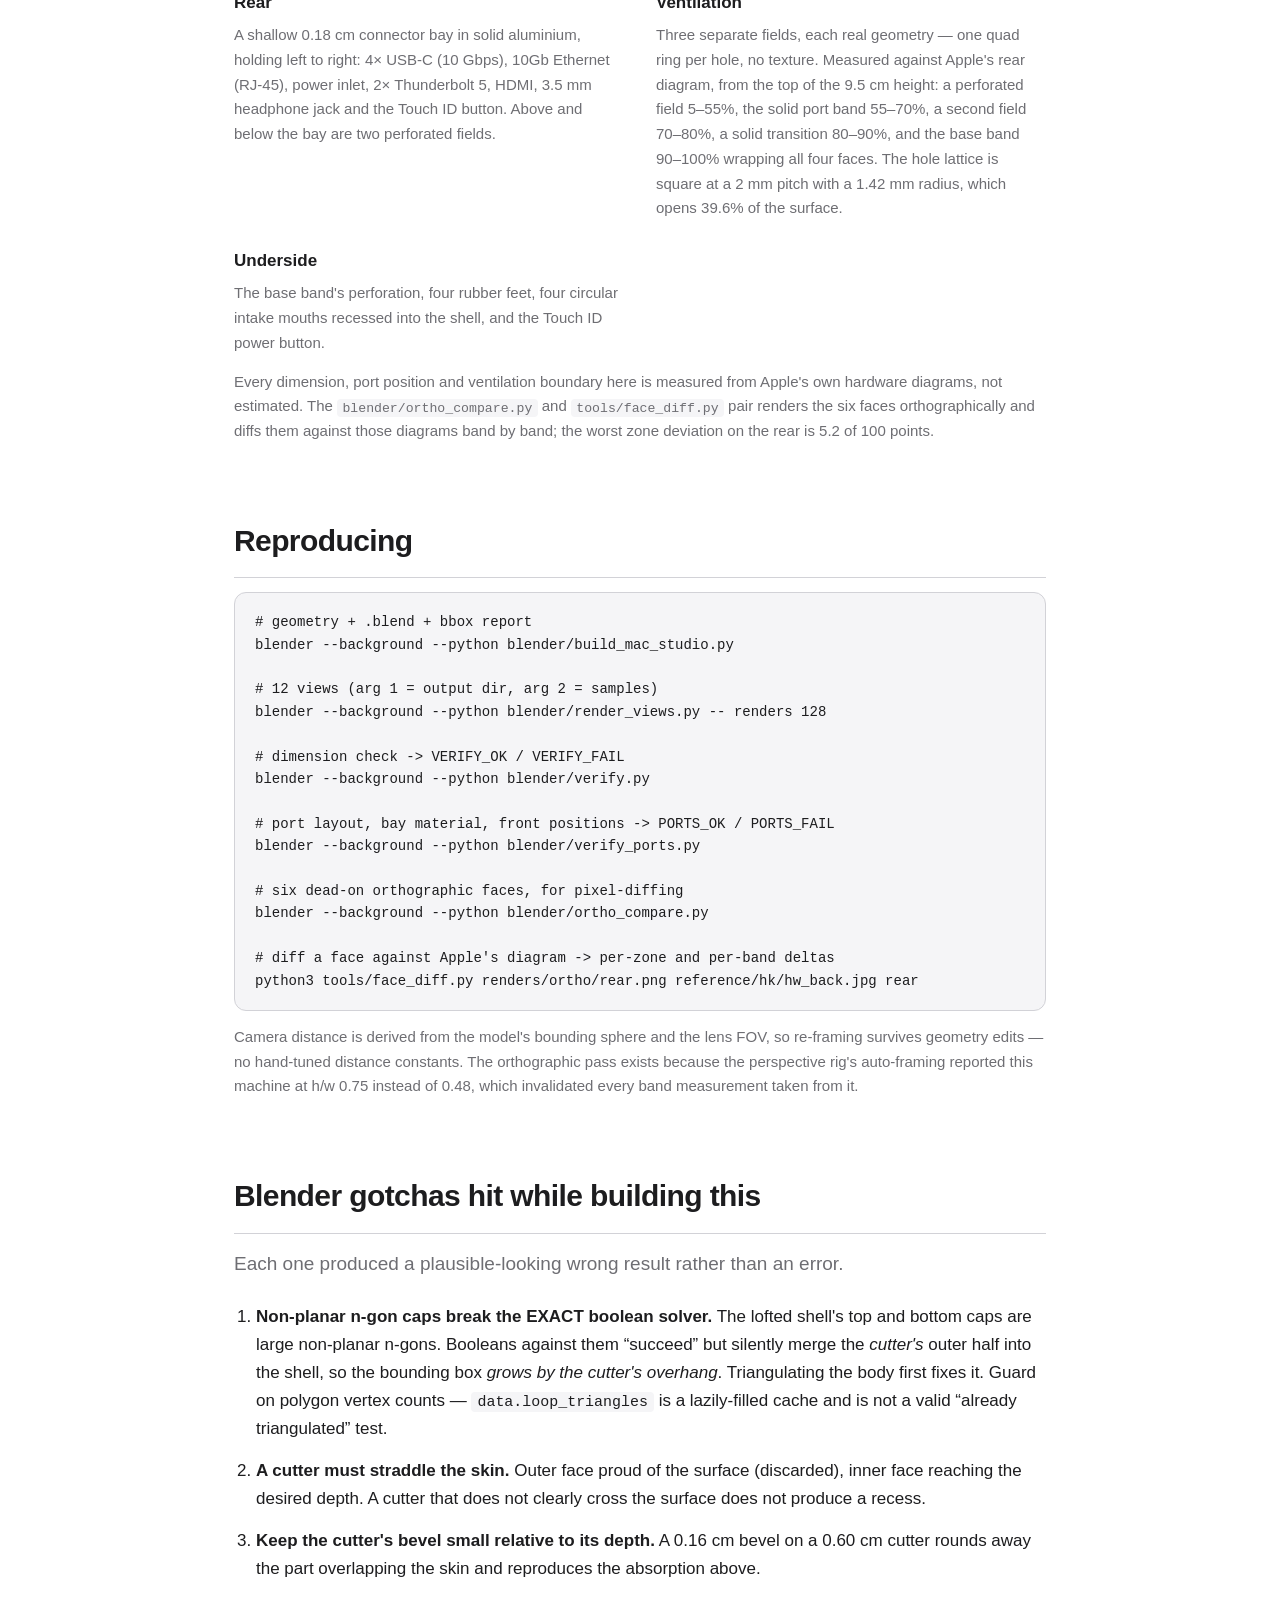
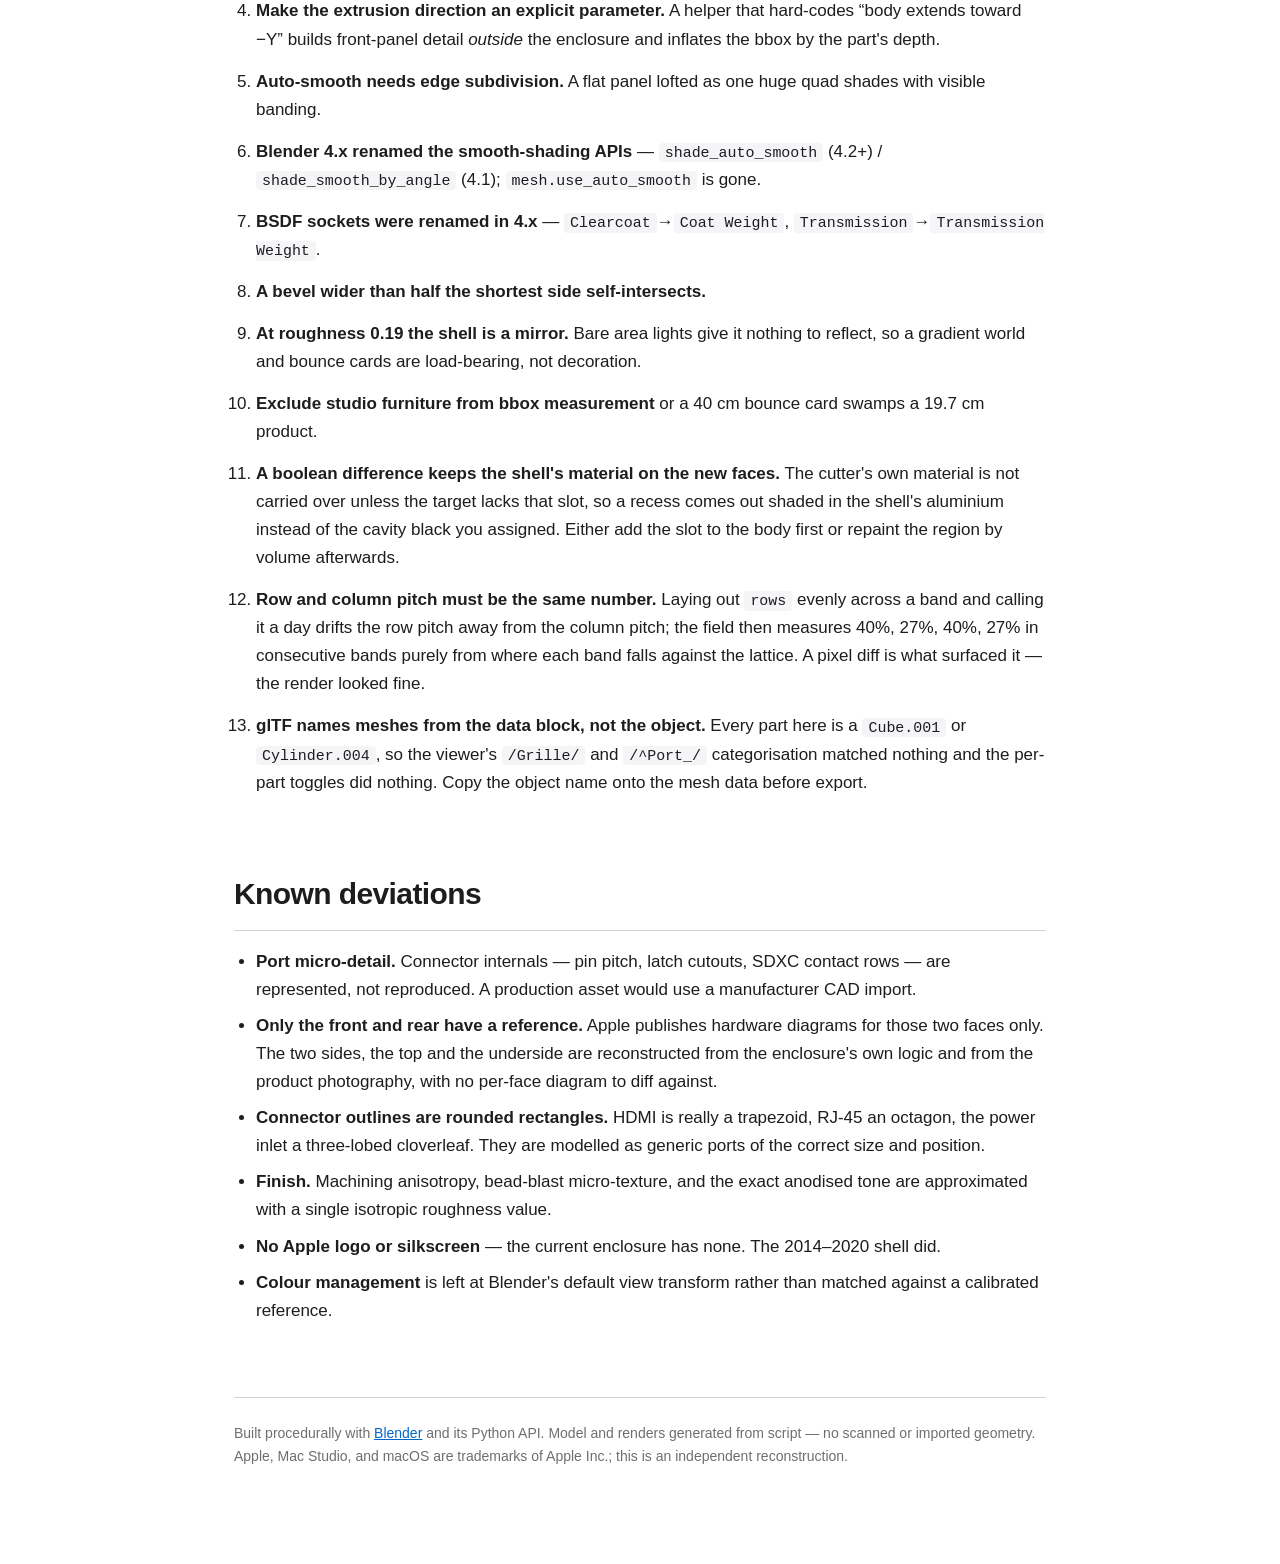
==== commit 8cc9b38e: "deploy: rebuild the interactive GLB and refresh the site with measured specs" ====
--- a/docs/index.html
+++ b/docs/index.html
@@ -69,32 +69,49 @@
   <div class="cols">
     <div>
       <h3>Enclosure</h3>
-      <p>Anodised silver aluminium, 1.6&nbsp;cm vertical corner radius, 0.35&nbsp;cm
-      top/bottom edge break. Single-piece block — the top is one continuous
-      surface, not a lid in a tray.</p>
+      <p>Anodised silver aluminium, 1.05&nbsp;cm vertical corner radius, 0.48&nbsp;cm
+      top/bottom edge break, corners tessellated at 20 segments so the arc
+      reads machined rather than faceted. Single-piece block — the top is one
+      continuous surface, not a lid in a tray.</p>
     </div>
     <div>
       <h3>Front</h3>
-      <p>Smooth and uninterrupted. Two <strong>vertical</strong> USB-C ports and a
-      horizontal SDXC slot low on the left; status LED low on the right. Every
-      opening is a real boolean recess with a socket built wall-by-wall — bright
-      metal walls, shadowed back plate, contact tongue.</p>
+      <p>Smooth and uninterrupted above the base band. Two <strong>vertical</strong>
+      USB-C ports and a horizontal SDXC slot low on the left, a 3.5&nbsp;mm jack
+      low on the right. Positions are measured off Apple's own front hardware
+      diagram: 16.5%, 24.0%, 37.7% and 83.5% of the panel width. There is no
+      front status light — Touch ID is on the underside. Every opening is a real
+      boolean recess with a socket built wall-by-wall: bright metal walls,
+      shadowed back plate, contact tongue.</p>
     </div>
     <div>
       <h3>Rear</h3>
-      <p>A 0.85&nbsp;cm recessed connector bay holding, left to right: power
-      inlet, 4&times; Thunderbolt 5, 2&times; USB-A, HDMI 2.1, 10Gb Ethernet
-      (RJ-45), 3.5&nbsp;mm headphone jack.</p>
+      <p>A shallow 0.18&nbsp;cm connector bay in solid aluminium, holding left to
+      right: 4&times; USB-C (10&nbsp;Gbps), 10Gb Ethernet (RJ-45), power inlet,
+      2&times; Thunderbolt 5, HDMI, 3.5&nbsp;mm headphone jack and the Touch ID
+      button. Above and below the bay are two perforated fields.</p>
+    </div>
+    <div>
+      <h3>Ventilation</h3>
+      <p>Three separate fields, each real geometry — one quad ring per hole, no
+      texture. Measured against Apple's rear diagram, from the top of the
+      9.5&nbsp;cm height: a perforated field 5–55%, the solid port band 55–70%,
+      a second field 70–80%, a solid transition 80–90%, and the base band
+      90–100% wrapping all four faces. The hole lattice is square at a 2&nbsp;mm
+      pitch with a 1.42&nbsp;mm radius, which opens 39.6% of the surface.</p>
     </div>
     <div>
       <h3>Underside</h3>
-      <p>Perforated honeycomb ventilation plate as genuine geometry — one quad
-      ring per hole, 8-gon openings, no texture — plus four rubber feet and the
-      Touch ID power button.</p>
+      <p>The base band's perforation, four rubber feet, four circular intake
+      mouths recessed into the shell, and the Touch ID power button.</p>
     </div>
   </div>
-  <p class="note">The ventilation grille is on the <strong>bottom</strong>, not the
-  front. The front panel is smooth silver. Top and sides are plain, with no logo.</p>
+  <p class="note">Every dimension, port position and ventilation boundary here
+  is measured from Apple's own hardware diagrams, not estimated. The
+  <code>blender/ortho_compare.py</code> and <code>tools/face_diff.py</code> pair
+  renders the six faces orthographically and diffs them against those
+  diagrams band by band; the worst zone deviation on the rear is 5.2 of 100
+  points.</p>
 </section>
 
 <section>
@@ -102,14 +119,26 @@
 <pre><code># geometry + .blend + bbox report
 blender --background --python blender/build_mac_studio.py
 
-# 8 views (arg 1 = output dir, arg 2 = samples)
+# 12 views (arg 1 = output dir, arg 2 = samples)
 blender --background --python blender/render_views.py -- renders 128
 
 # dimension check -&gt; VERIFY_OK / VERIFY_FAIL
-blender --background --python blender/verify.py</code></pre>
+blender --background --python blender/verify.py
+
+# port layout, bay material, front positions -&gt; PORTS_OK / PORTS_FAIL
+blender --background --python blender/verify_ports.py
+
+# six dead-on orthographic faces, for pixel-diffing
+blender --background --python blender/ortho_compare.py
+
+# diff a face against Apple's diagram -&gt; per-zone and per-band deltas
+python3 tools/face_diff.py renders/ortho/rear.png reference/hk/hw_back.jpg rear</code></pre>
   <p class="note">
     Camera distance is derived from the model's bounding sphere and the lens FOV,
-    so re-framing survives geometry edits — no hand-tuned distance constants.
+    so re-framing survives geometry edits — no hand-tuned distance constants. The
+    orthographic pass exists because the perspective rig's auto-framing reported
+    this machine at h/w 0.75 instead of 0.48, which invalidated every band
+    measurement taken from it.
   </p>
 </section>
 
@@ -167,6 +196,27 @@
       <strong>Exclude studio furniture from bbox measurement</strong> or a 40&nbsp;cm
       bounce card swamps a 19.7&nbsp;cm product.
     </li>
+    <li>
+      <strong>A boolean difference keeps the shell's material on the new
+      faces.</strong> The cutter's own material is not carried over unless the
+      target lacks that slot, so a recess comes out shaded in the shell's
+      aluminium instead of the cavity black you assigned. Either add the slot
+      to the body first or repaint the region by volume afterwards.
+    </li>
+    <li>
+      <strong>Row and column pitch must be the same number.</strong> Laying out
+      <code>rows</code> evenly across a band and calling it a day drifts the row
+      pitch away from the column pitch; the field then measures 40%, 27%, 40%,
+      27% in consecutive bands purely from where each band falls against the
+      lattice. A pixel diff is what surfaced it — the render looked fine.
+    </li>
+    <li>
+      <strong>glTF names meshes from the data block, not the object.</strong>
+      Every part here is a <code>Cube.001</code> or <code>Cylinder.004</code>,
+      so the viewer's <code>/Grille/</code> and <code>/^Port_/</code>
+      categorisation matched nothing and the per-part toggles did nothing. Copy
+      the object name onto the mesh data before export.
+    </li>
   </ol>
 </section>
 
@@ -174,7 +224,8 @@
   <h2>Known deviations</h2>
   <ul>
     <li><strong>Port micro-detail.</strong> Connector internals — pin pitch, latch cutouts, SDXC contact rows — are represented, not reproduced. A production asset would use a manufacturer CAD import.</li>
-    <li><strong>Grille pitch</strong> is 3&nbsp;mm, chosen to read at render scale; the real perforation is finer.</li>
+    <li><strong>Only the front and rear have a reference.</strong> Apple publishes hardware diagrams for those two faces only. The two sides, the top and the underside are reconstructed from the enclosure's own logic and from the product photography, with no per-face diagram to diff against.</li>
+    <li><strong>Connector outlines are rounded rectangles.</strong> HDMI is really a trapezoid, RJ-45 an octagon, the power inlet a three-lobed cloverleaf. They are modelled as generic ports of the correct size and position.</li>
     <li><strong>Finish.</strong> Machining anisotropy, bead-blast micro-texture, and the exact anodised tone are approximated with a single isotropic roughness value.</li>
     <li><strong>No Apple logo or silkscreen</strong> — the current enclosure has none. The 2014–2020 shell did.</li>
     <li><strong>Colour management</strong> is left at Blender's default view transform rather than matched against a calibrated reference.</li>
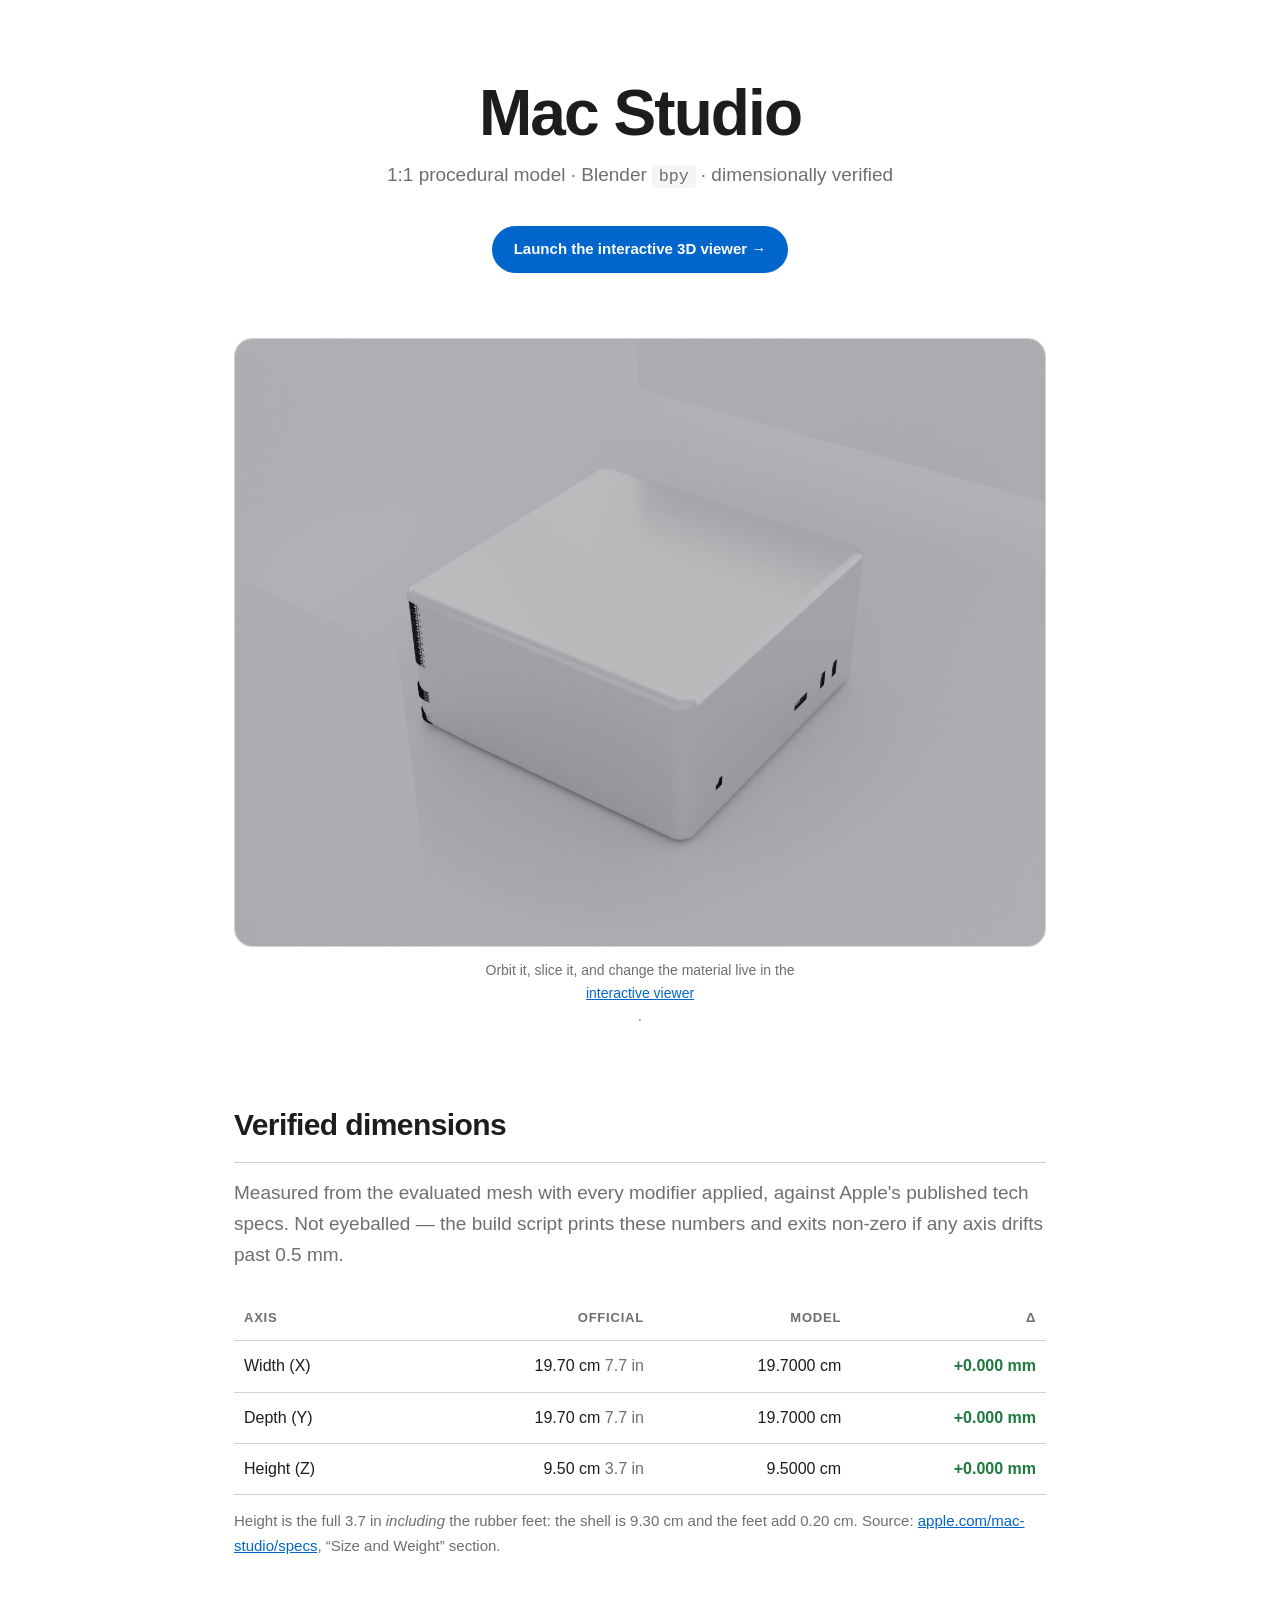
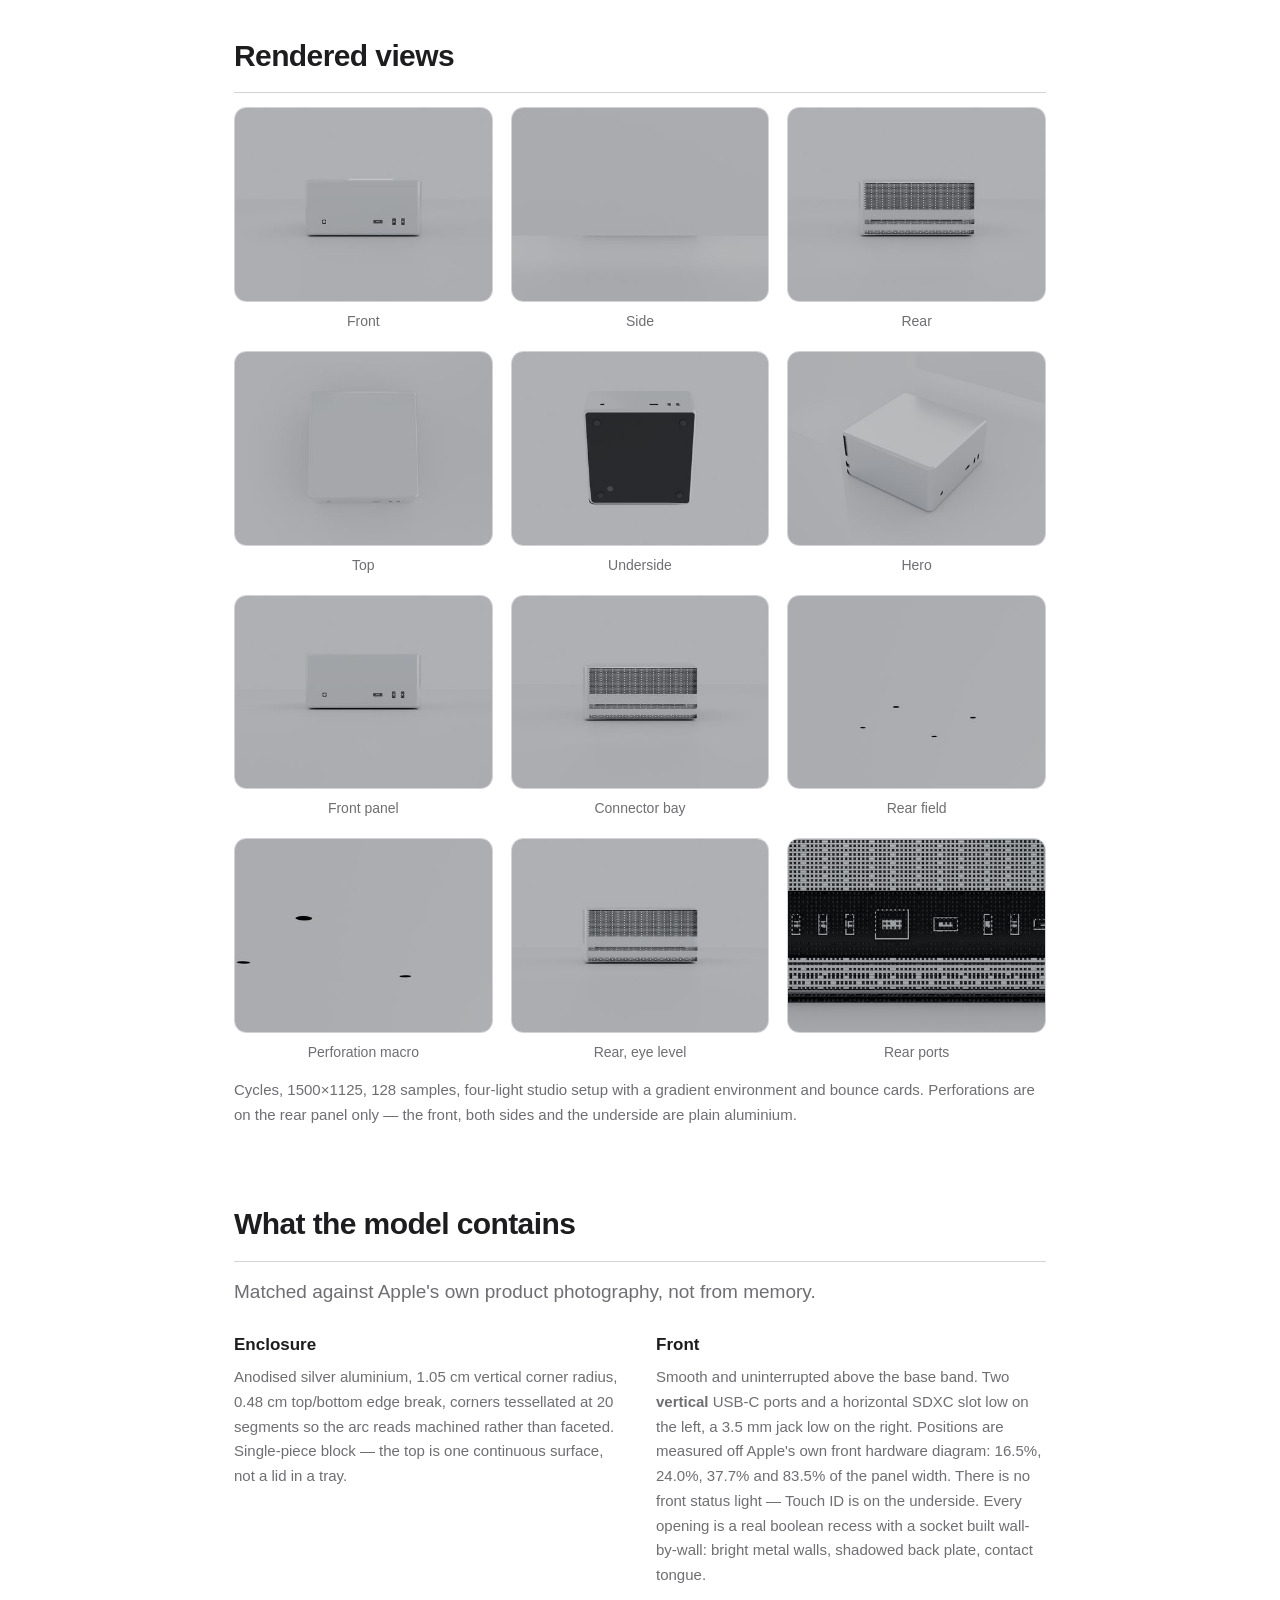
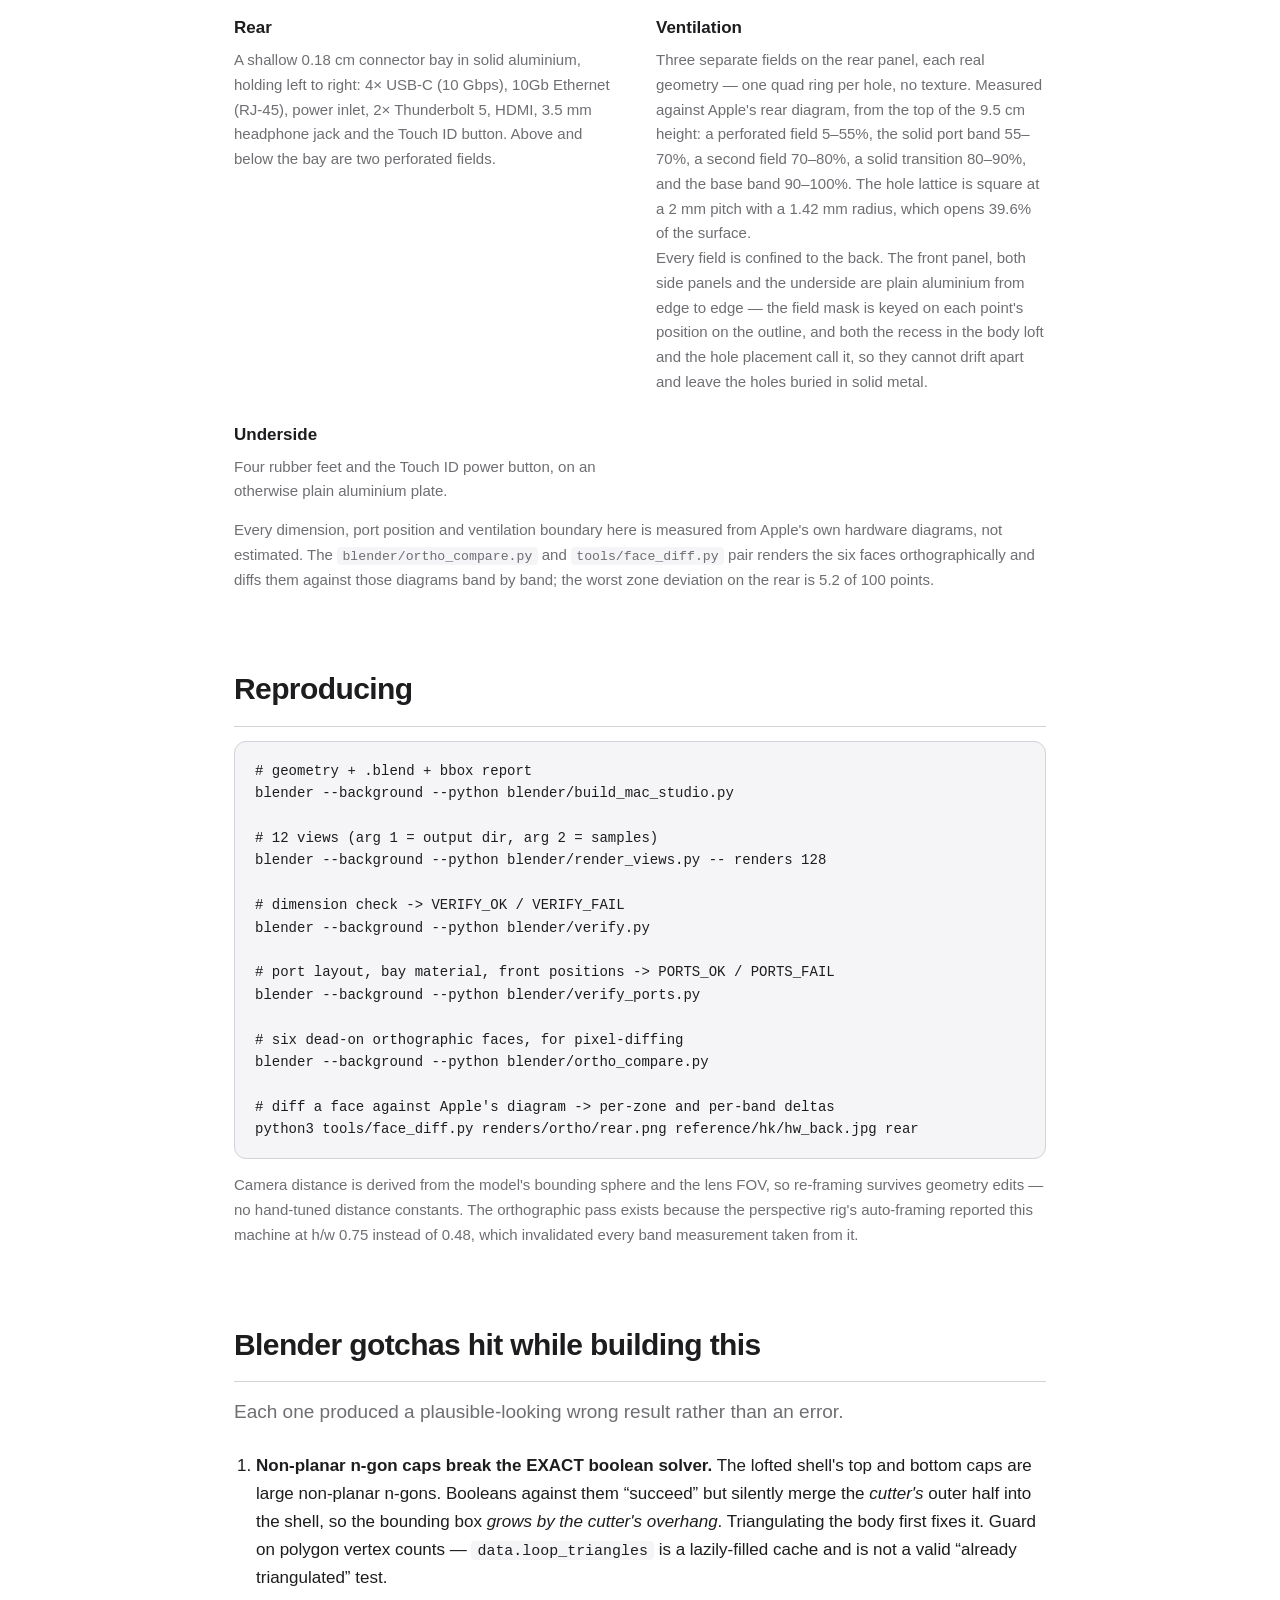
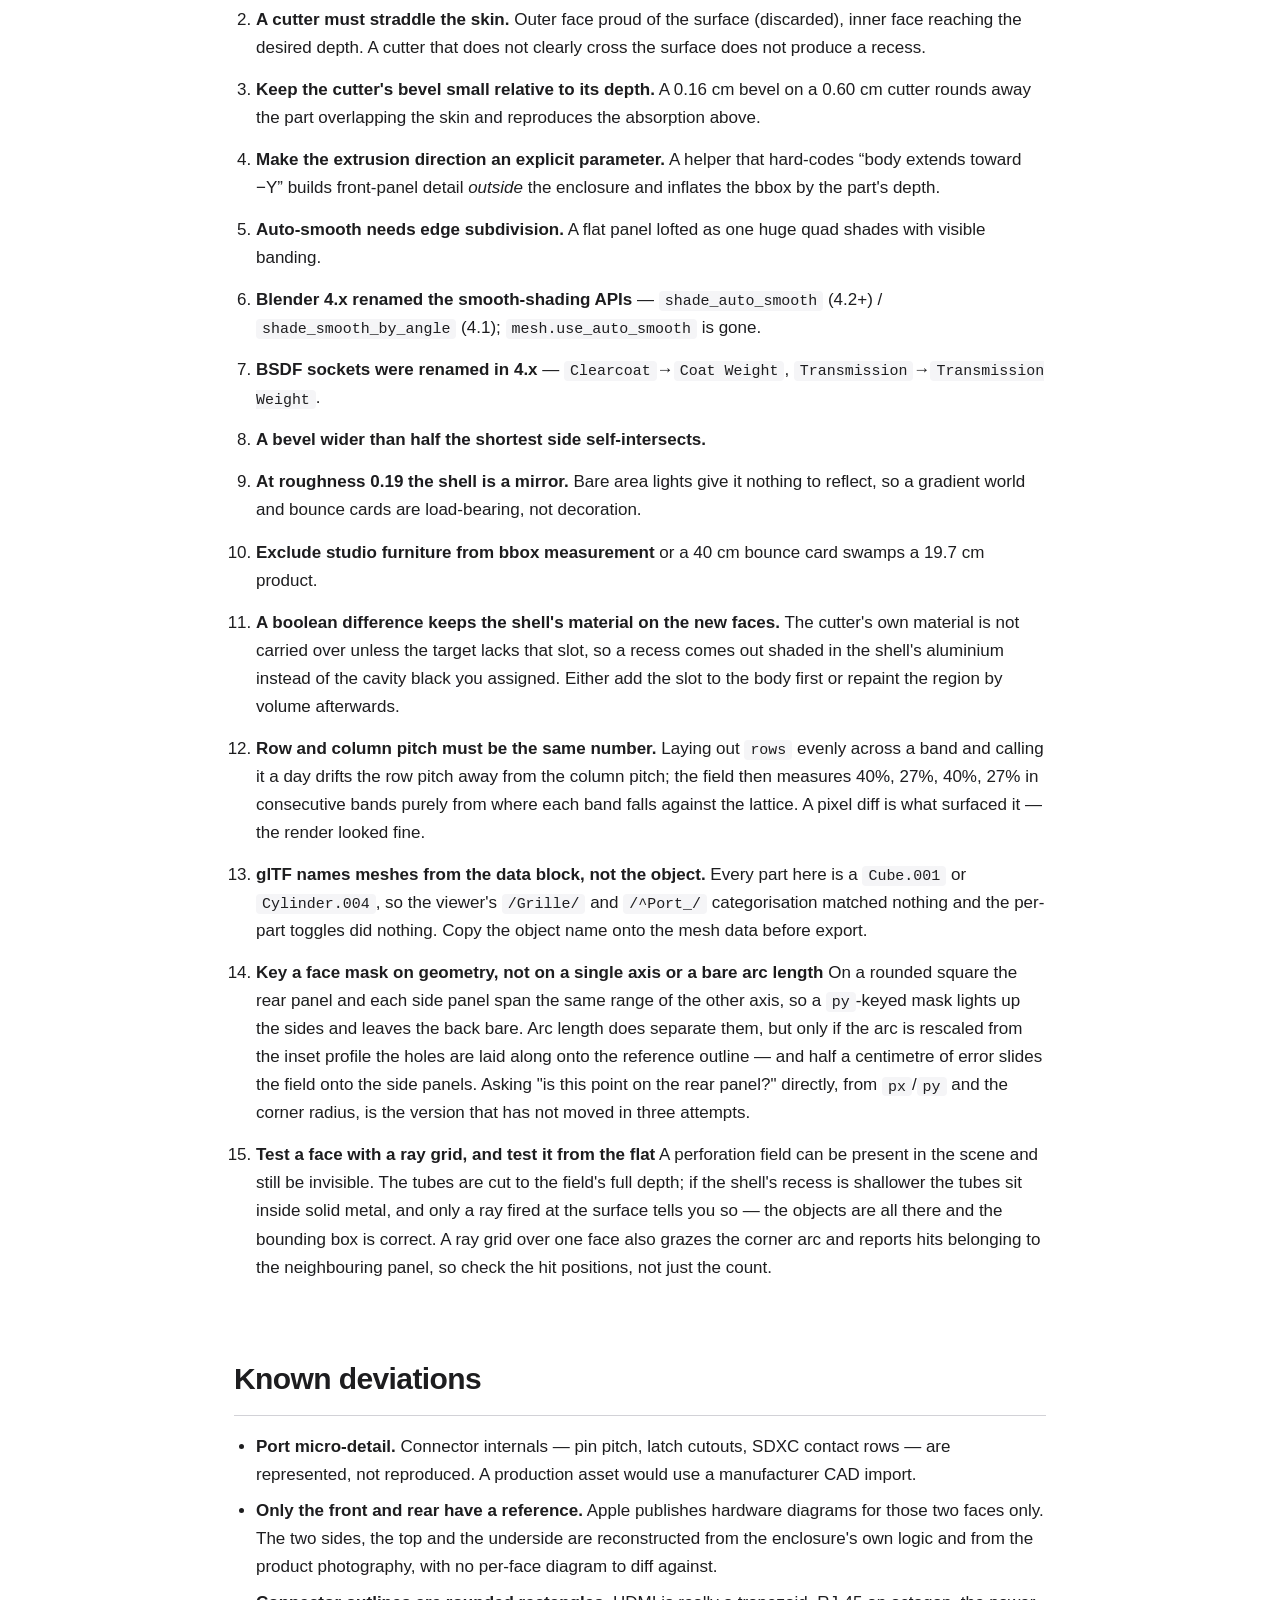
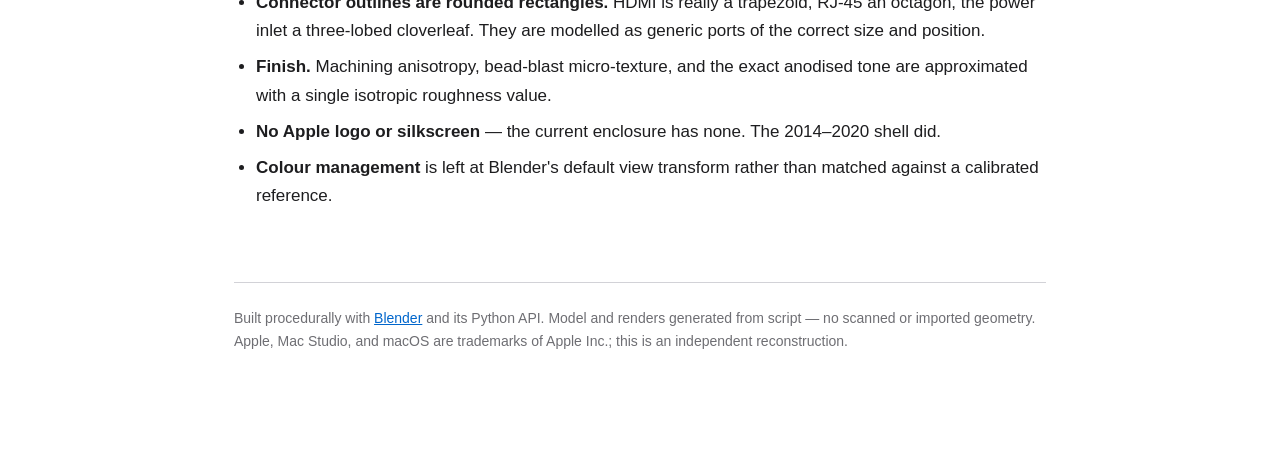
==== commit 7154e147: "fix: confine the ventilation fields to the rear panel" ====
--- a/docs/index.html
+++ b/docs/index.html
@@ -53,14 +53,18 @@
     <figure><a href="images/02_side.jpg"><img src="thumbs/02_side.jpg" alt="Side profile" loading="lazy"></a><figcaption>Side</figcaption></figure>
     <figure><a href="images/03_rear.jpg"><img src="thumbs/03_rear.jpg" alt="Rear" loading="lazy"></a><figcaption>Rear</figcaption></figure>
     <figure><a href="images/05_top.jpg"><img src="thumbs/05_top.jpg" alt="Top-down" loading="lazy"></a><figcaption>Top</figcaption></figure>
-    <figure><a href="images/06_bottom.jpg"><img src="thumbs/06_bottom.jpg" alt="Underside with grille, feet and power button" loading="lazy"></a><figcaption>Underside</figcaption></figure>
+    <figure><a href="images/06_bottom.jpg"><img src="thumbs/06_bottom.jpg" alt="Underside with feet and power button" loading="lazy"></a><figcaption>Underside</figcaption></figure>
     <figure><a href="images/04_hero.jpg"><img src="thumbs/04_hero.jpg" alt="Three-quarter hero" loading="lazy"></a><figcaption>Hero</figcaption></figure>
     <figure><a href="images/07_front_closeup.jpg"><img src="thumbs/07_front_closeup.jpg" alt="Front panel close-up" loading="lazy"></a><figcaption>Front panel</figcaption></figure>
     <figure><a href="images/08_rear_closeup.jpg"><img src="thumbs/08_rear_closeup.jpg" alt="Rear connector bay close-up" loading="lazy"></a><figcaption>Connector bay</figcaption></figure>
-    <figure><a href="images/11_grille_front.jpg"><img src="thumbs/11_grille_front.jpg" alt="Perforated base band, straight on" loading="lazy"></a><figcaption>Grille band</figcaption></figure>
-    <figure><a href="images/10_grille_macro.jpg"><img src="thumbs/10_grille_macro.jpg" alt="Perforated base band, macro" loading="lazy"></a><figcaption>Grille macro</figcaption></figure>
+    <figure><a href="images/09_grille_band.jpg"><img src="thumbs/09_grille_band.jpg" alt="Rear perforated field, straight on" loading="lazy"></a><figcaption>Rear field</figcaption></figure>
+    <figure><a href="images/10_grille_macro.jpg"><img src="thumbs/10_grille_macro.jpg" alt="Perforation lattice, macro" loading="lazy"></a><figcaption>Perforation macro</figcaption></figure>
+    <figure><a href="images/12_rear_flat.jpg"><img src="thumbs/12_rear_flat.jpg" alt="Rear at eye level" loading="lazy"></a><figcaption>Rear, eye level</figcaption></figure>
+    <figure><a href="images/21_rear_ports.jpg"><img src="thumbs/21_rear_ports.jpg" alt="Rear port row close-up" loading="lazy"></a><figcaption>Rear ports</figcaption></figure>
   </div>
-  <p class="note">Cycles, 1500&times;1125, 128 samples, four-light studio setup with a gradient environment and bounce cards.</p>
+  <p class="note">Cycles, 1500&times;1125, 128 samples, four-light studio setup with a gradient
+  environment and bounce cards. Perforations are on the rear panel only — the front,
+  both sides and the underside are plain aluminium.</p>
 </section>
 
 <section>
@@ -93,17 +97,22 @@
     </div>
     <div>
       <h3>Ventilation</h3>
-      <p>Three separate fields, each real geometry — one quad ring per hole, no
-      texture. Measured against Apple's rear diagram, from the top of the
-      9.5&nbsp;cm height: a perforated field 5–55%, the solid port band 55–70%,
-      a second field 70–80%, a solid transition 80–90%, and the base band
-      90–100% wrapping all four faces. The hole lattice is square at a 2&nbsp;mm
-      pitch with a 1.42&nbsp;mm radius, which opens 39.6% of the surface.</p>
+      <p>Three separate fields on the rear panel, each real geometry — one quad
+      ring per hole, no texture. Measured against Apple's rear diagram, from the
+      top of the 9.5&nbsp;cm height: a perforated field 5–55%, the solid port band
+      55–70%, a second field 70–80%, a solid transition 80–90%, and the base band
+      90–100%. The hole lattice is square at a 2&nbsp;mm pitch with a 1.42&nbsp;mm
+      radius, which opens 39.6% of the surface.</p>
+      <p>Every field is confined to the back. The front panel, both side panels
+      and the underside are plain aluminium from edge to edge — the field mask is
+      keyed on each point's position on the outline, and both the recess in the
+      body loft and the hole placement call it, so they cannot drift apart and
+      leave the holes buried in solid metal.</p>
     </div>
     <div>
       <h3>Underside</h3>
-      <p>The base band's perforation, four rubber feet, four circular intake
-      mouths recessed into the shell, and the Touch ID power button.</p>
+      <p>Four rubber feet and the Touch ID power button, on an otherwise plain
+      aluminium plate.</p>
     </div>
   </div>
   <p class="note">Every dimension, port position and ventilation boundary here
@@ -217,6 +226,26 @@
       categorisation matched nothing and the per-part toggles did nothing. Copy
       the object name onto the mesh data before export.
     </li>
+    <li>
+      <strong>Key a face mask on geometry, not on a single axis or a bare arc
+      length</strong> On a rounded square the rear panel and each side panel span
+      the same range of the other axis, so a <code>py</code>-keyed mask lights up
+      the sides and leaves the back bare. Arc length does separate them, but only
+      if the arc is rescaled from the inset profile the holes are laid along onto
+      the reference outline — and half a centimetre of error slides the field onto
+      the side panels. Asking "is this point on the rear panel?" directly, from
+      <code>px</code>/<code>py</code> and the corner radius, is the version that
+      has not moved in three attempts.
+    </li>
+    <li>
+      <strong>Test a face with a ray grid, and test it from the flat</strong> A
+      perforation field can be present in the scene and still be invisible. The
+      tubes are cut to the field's full depth; if the shell's recess is shallower
+      the tubes sit inside solid metal, and only a ray fired at the surface tells
+      you so — the objects are all there and the bounding box is correct. A ray
+      grid over one face also grazes the corner arc and reports hits belonging to
+      the neighbouring panel, so check the hit positions, not just the count.
+    </li>
   </ol>
 </section>
 
